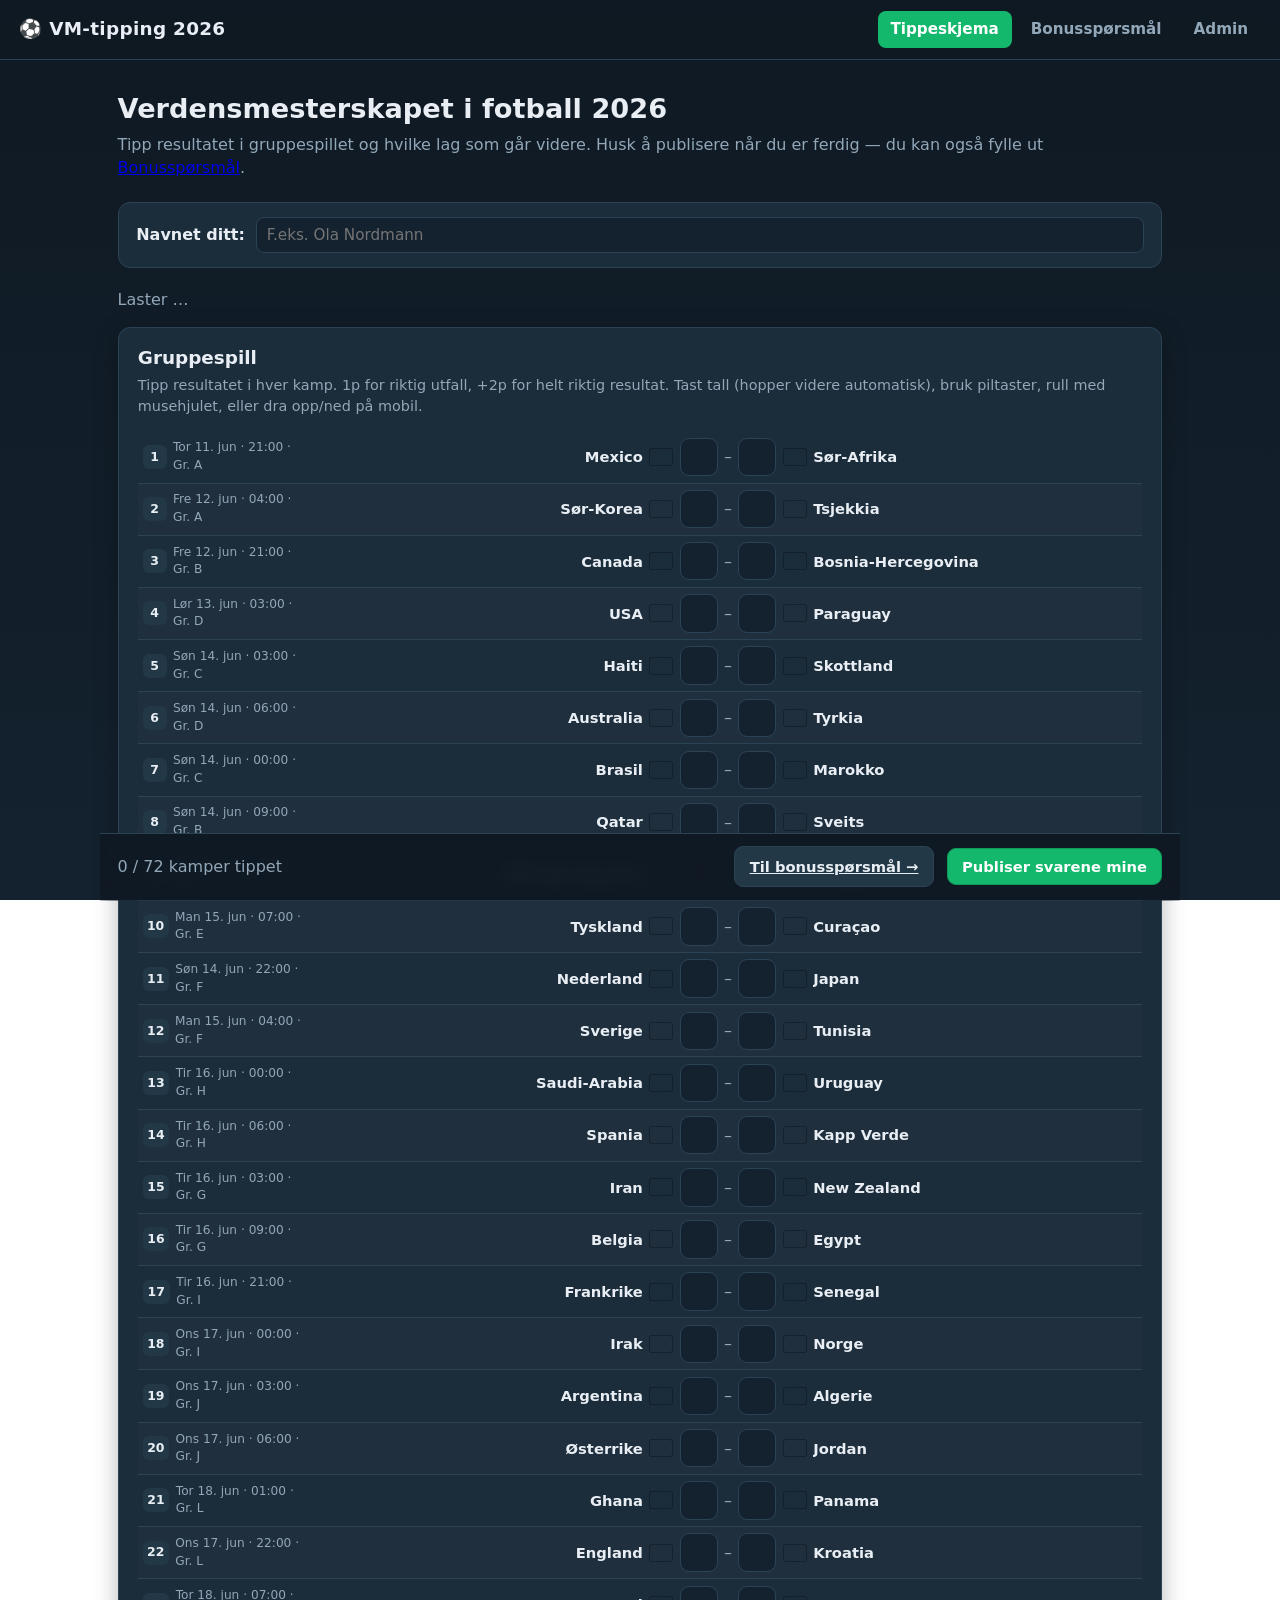
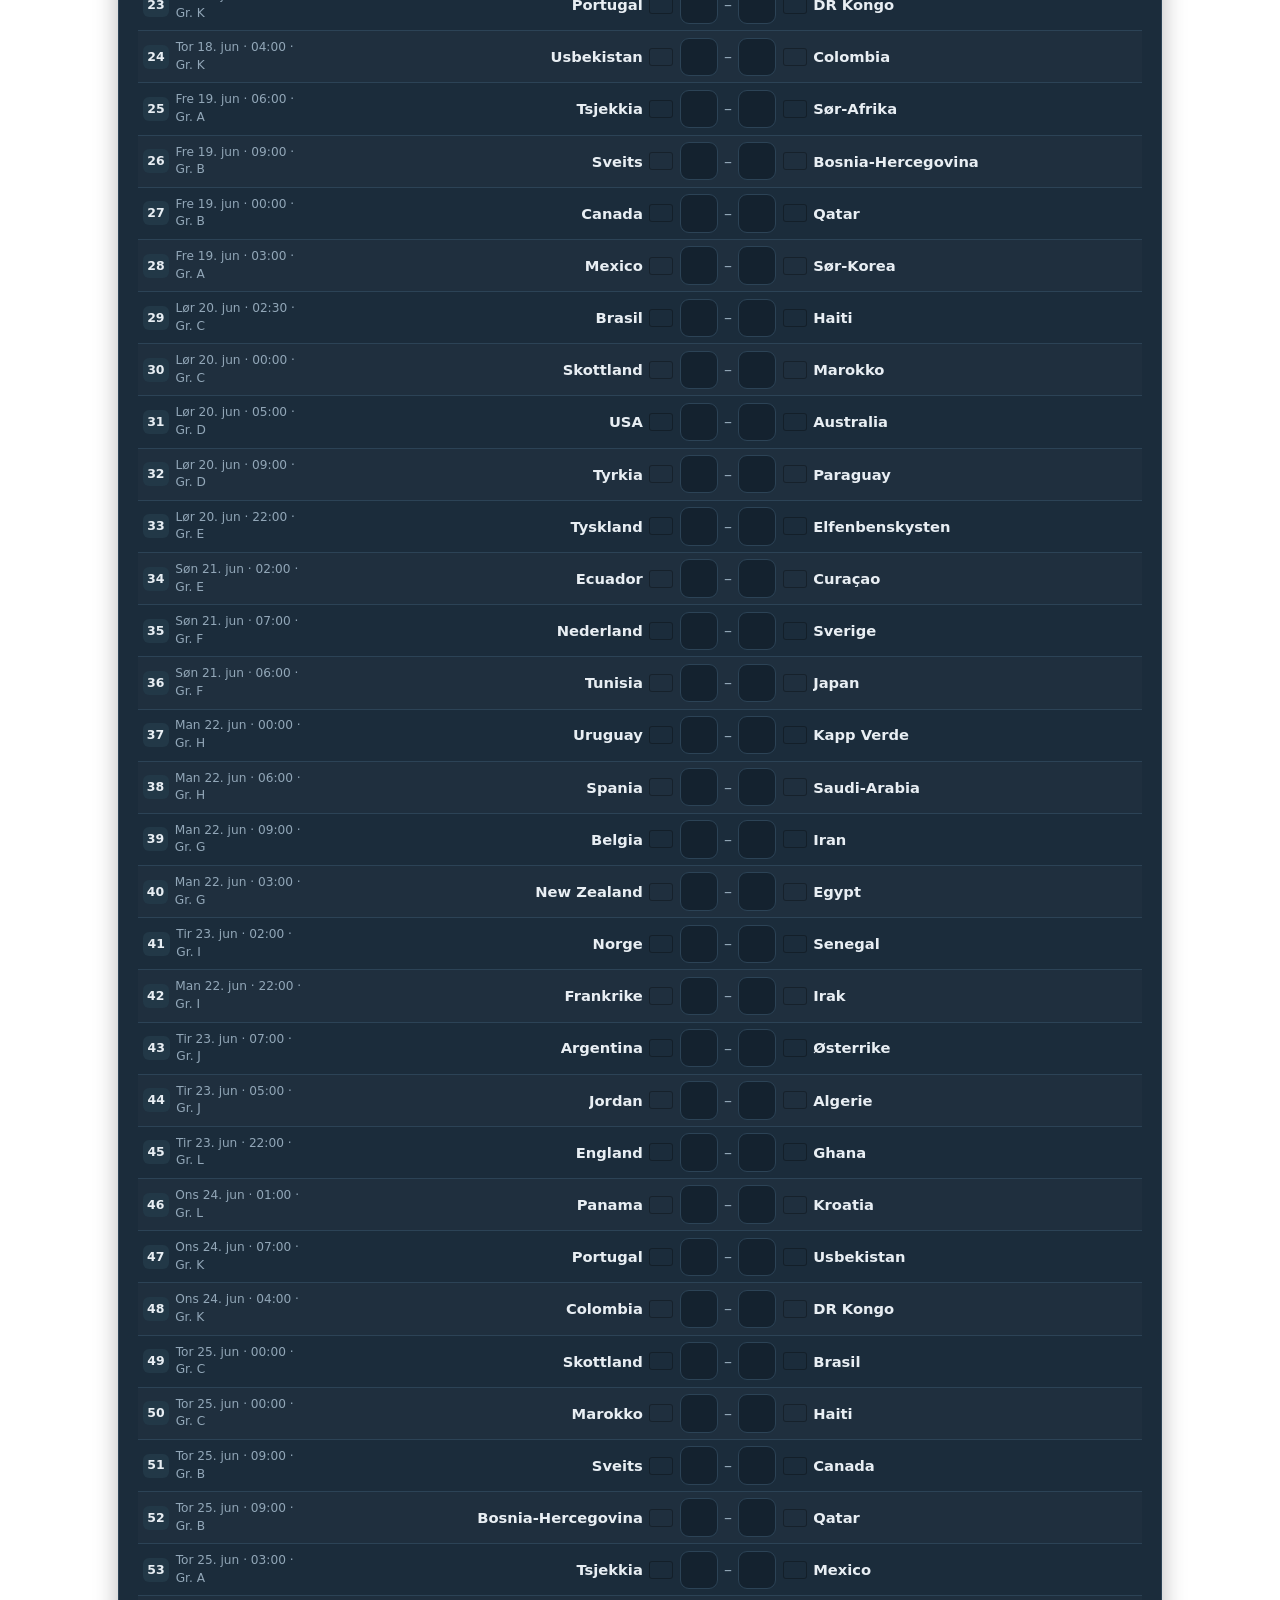
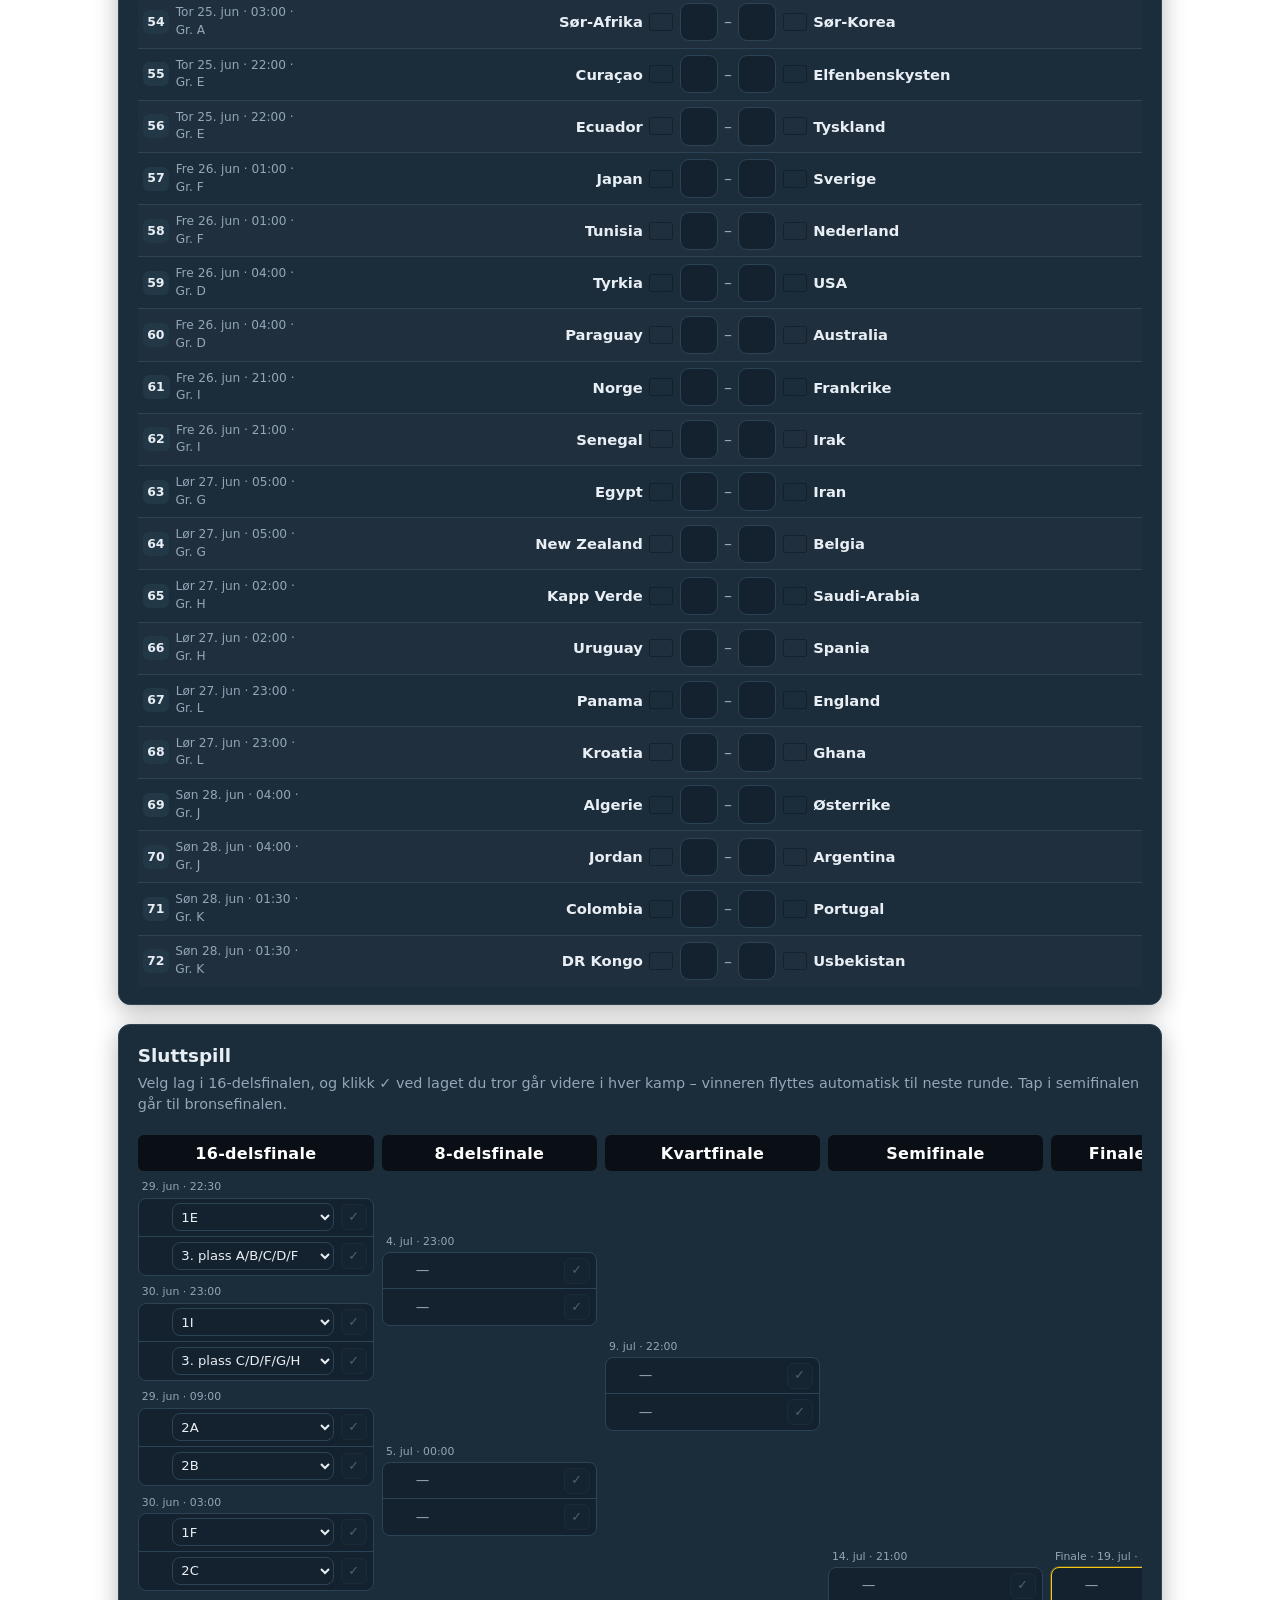
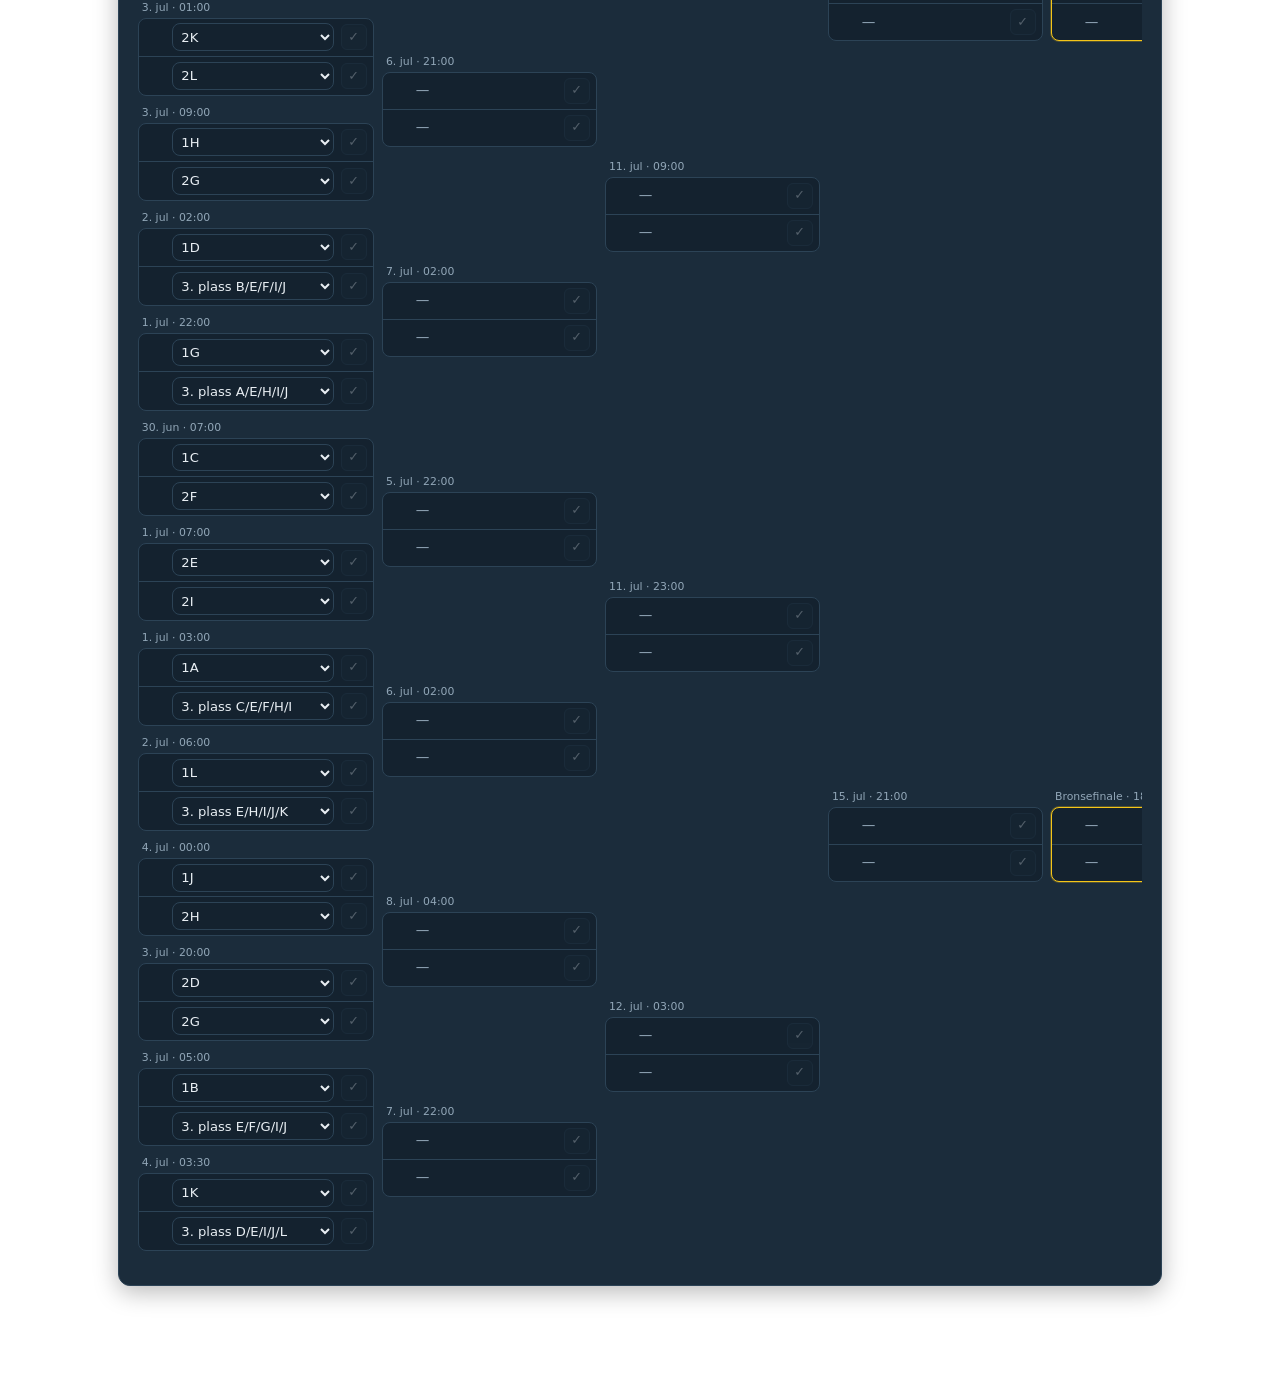
==== index.html @ f4e65199 "Page Upload" ====
<!DOCTYPE html>
<html lang="no">
<head>
  <meta charset="UTF-8">
  <meta name="viewport" content="width=device-width, initial-scale=1.0">
  <title>VM-tipping 2026 — Tippeskjema</title>
  <link rel="stylesheet" href="css/styles.css">
</head>
<body>
  <nav id="nav"></nav>
  <main class="wrap">
    <div class="page-head">
      <h1 id="page-title">Verdensmesterskapet i fotball 2026</h1>
      <p>Tipp resultatet i gruppespillet og hvilke lag som går videre. Husk å publisere når du er ferdig — du kan også fylle ut <a href="bonus.html">Bonusspørsmål</a>.</p>
    </div>

    <div class="namebar">
      <label for="player-name">Navnet ditt:</label>
      <input type="text" id="player-name" placeholder="F.eks. Ola Nordmann" autocomplete="name">
    </div>

    <div id="content"><p class="muted">Laster …</p></div>

    <div class="sticky-actions">
      <span id="progress" class="muted"></span>
      <span class="spacer"></span>
      <a class="btn" href="bonus.html">Til bonusspørsmål →</a>
      <button class="btn btn-primary" id="publish-btn">Publiser svarene mine</button>
    </div>
  </main>

  <script src="https://cdn.jsdelivr.net/npm/@supabase/supabase-js@2"></script>
  <script src="js/config.js"></script>
  <script src="js/supabase-config.js"></script>
  <script src="js/db.js"></script>
  <script src="js/app.js"></script>
  <script src="js/draft.js"></script>
  <script src="js/publish.js"></script>
  <script src="js/tippeskjema.js"></script>
</body>
</html>
---- css/styles.css ----
/* ============================================================================
   VM-tipping — styles
   ========================================================================== */
:root {
  --bg: #0f1923;
  --bg-2: #14222f;
  --panel: #1b2c3b;
  --panel-2: #223847;
  --line: #2c4356;
  --text: #e8eef3;
  --muted: #92a7b8;
  --accent: #14b86c;       /* pitch green */
  --accent-2: #0e9a58;
  --gold: #f5c518;
  --red: #e0443e;
  --blue: #2f7dd1;
  --radius: 12px;
  --shadow: 0 6px 24px rgba(0,0,0,.28);
}

* { box-sizing: border-box; }
html, body { margin: 0; padding: 0; }
body {
  background: linear-gradient(180deg, var(--bg), var(--bg-2)) fixed;
  color: var(--text);
  font-family: "Segoe UI", system-ui, -apple-system, Roboto, Arial, sans-serif;
  line-height: 1.45;
  min-height: 100vh;
}

/* ---------- nav ---------- */
#nav {
  position: sticky; top: 0; z-index: 50;
  display: flex; align-items: center; justify-content: space-between;
  gap: 1rem; padding: .7rem 1.2rem;
  background: rgba(15,25,35,.92); backdrop-filter: blur(8px);
  border-bottom: 1px solid var(--line);
}
#nav .brand { font-weight: 800; font-size: 1.15rem; color: var(--text); text-decoration: none; letter-spacing: .3px; }
.nav-links { display: flex; gap: .4rem; flex-wrap: wrap; }
.nav-links a {
  color: var(--muted); text-decoration: none; padding: .45rem .8rem;
  border-radius: 8px; font-weight: 600; font-size: .95rem;
}
.nav-links a:hover { color: var(--text); background: var(--panel); }
.nav-links a.active { color: #fff; background: var(--accent); }

/* ---------- layout ---------- */
.wrap { max-width: 1080px; margin: 0 auto; padding: 1.4rem 1.1rem 5rem; }
.page-head { margin: .4rem 0 1.4rem; }
.page-head h1 { margin: 0 0 .3rem; font-size: 1.7rem; }
.page-head p { margin: 0; color: var(--muted); }

.card {
  background: var(--panel); border: 1px solid var(--line);
  border-radius: var(--radius); box-shadow: var(--shadow);
  padding: 1.1rem 1.2rem; margin-bottom: 1.2rem;
}
.card > h2 { margin: 0 0 .2rem; font-size: 1.15rem; }
.card > .sub { color: var(--muted); margin: 0 0 .9rem; font-size: .9rem; }

.section-title {
  display: flex; align-items: baseline; gap: .6rem; flex-wrap: wrap;
  margin: 1.6rem 0 .7rem; padding-bottom: .4rem; border-bottom: 2px solid var(--line);
}
.section-title h2 { margin: 0; font-size: 1.25rem; }
.section-title .pts { color: var(--gold); font-weight: 700; font-size: .9rem; }

/* ---------- name bar ---------- */
.namebar {
  display: flex; gap: .7rem; align-items: center; flex-wrap: wrap;
  background: var(--panel); border: 1px solid var(--line);
  border-radius: var(--radius); padding: .9rem 1.1rem; margin-bottom: 1.2rem;
}
.namebar label { font-weight: 700; }
.namebar input { flex: 1; min-width: 200px; }

/* ---------- forms ---------- */
input[type=text], input[type=number], input[type=password], select, textarea {
  background: var(--bg-2); color: var(--text);
  border: 1px solid var(--line); border-radius: 8px;
  padding: .5rem .6rem; font-size: .95rem; font-family: inherit;
}
input:focus, select:focus, textarea:focus { outline: 2px solid var(--accent); border-color: var(--accent); }
.score-input { width: 3rem; text-align: center; font-weight: 700; font-size: 1rem; }

/* ---------- buttons ---------- */
button, .btn {
  cursor: pointer; border: 1px solid var(--line); background: var(--panel-2);
  color: var(--text); padding: .55rem .9rem; border-radius: 9px;
  font-weight: 700; font-size: .92rem; font-family: inherit;
}
button:hover, .btn:hover { background: #2a4356; }
.btn-primary { background: var(--accent); border-color: var(--accent-2); color: #fff; }
.btn-primary:hover { background: var(--accent-2); }
.btn-danger { background: var(--red); border-color: #b63a35; color: #fff; }
.btn-ghost { background: transparent; }
.btn-sm { padding: .3rem .55rem; font-size: .82rem; }
.btn-row { display: flex; gap: .6rem; flex-wrap: wrap; }

.sticky-actions {
  position: sticky; bottom: 0; z-index: 30;
  display: flex; gap: .8rem; align-items: center; flex-wrap: wrap;
  background: rgba(15,25,35,.95); backdrop-filter: blur(8px);
  border-top: 1px solid var(--line); padding: .8rem 1.1rem; margin: 1.5rem -1.1rem -5rem;
}
.sticky-actions .spacer { flex: 1; }

/* ---------- group matches ---------- */
.group-grid { display: grid; grid-template-columns: repeat(auto-fill, minmax(330px, 1fr)); gap: 1rem; }
.group-card { background: var(--panel); border: 1px solid var(--line); border-radius: var(--radius); overflow: hidden; }
.group-card h3 { margin: 0; padding: .55rem .8rem; background: var(--panel-2); font-size: 1rem; border-bottom: 1px solid var(--line); }

.match {
  display: grid; grid-template-columns: 1fr auto 1fr; align-items: center;
  gap: .4rem; padding: .5rem .7rem; border-bottom: 1px solid var(--line);
}
.match:last-child { border-bottom: none; }
.match .meta { grid-column: 1 / -1; font-size: .72rem; color: var(--muted); margin-bottom: .15rem; }
.match .team { display: flex; align-items: center; gap: .4rem; min-width: 0; }
.match .team.home { justify-content: flex-end; text-align: right; }
.match .team .nm { white-space: nowrap; overflow: hidden; text-overflow: ellipsis; font-size: .9rem; }
.match .vs { display: flex; align-items: center; gap: .25rem; }
.match .vs .dash { color: var(--muted); }
.flag { width: 22px; height: 16px; border-radius: 2px; object-fit: cover; box-shadow: 0 0 0 1px rgba(0,0,0,.3); flex: none; }
.flag-lg { width: 30px; height: 22px; }

/* ---------- chronological match list (tippeskjema) ---------- */
.match-list { display: flex; flex-direction: column; }
.ml-row {
  display: grid;
  grid-template-columns: 168px 1fr auto 1fr;
  grid-template-areas: "when home score away";
  align-items: center; gap: .5rem;
  padding: .4rem .3rem; border-bottom: 1px solid var(--line);
}
.ml-row:last-child { border-bottom: none; }
.ml-row:nth-child(even) { background: rgba(255,255,255,.015); }
.ml-when { grid-area: when; font-size: .76rem; color: var(--muted); display: flex; align-items: center; gap: .4rem; }
.ml-no {
  display: inline-flex; align-items: center; justify-content: center;
  min-width: 1.5rem; height: 1.5rem; padding: 0 .35rem; border-radius: 6px;
  background: var(--panel-2); color: var(--text); font-weight: 700; font-size: .78rem;
}
.ml-home { grid-area: home; display: flex; align-items: center; justify-content: flex-end; gap: .45rem; min-width: 0; }
.ml-away { grid-area: away; display: flex; align-items: center; justify-content: flex-start; gap: .45rem; min-width: 0; }
.ml-home .nm, .ml-away .nm { white-space: nowrap; overflow: hidden; text-overflow: ellipsis; font-size: .92rem; font-weight: 600; }
.ml-score { grid-area: score; display: flex; align-items: center; gap: .35rem; }
.ml-score .dash { color: var(--muted); }
.flag-wrap { display: inline-flex; flex: none; }

input.sc {
  width: 2.4rem; height: 2.4rem; text-align: center; font-weight: 800; font-size: 1.1rem;
  padding: 0; border-radius: 9px; background: var(--bg-2); border: 1px solid var(--line);
  -webkit-appearance: none; appearance: none; touch-action: none; caret-color: transparent;
}
input.sc:focus { outline: 2px solid var(--accent); border-color: var(--accent); background: #0c1620; }
input.sc:hover { border-color: var(--accent-2); }

@media (max-width: 600px) {
  .ml-row {
    grid-template-columns: 1fr auto 1fr;
    grid-template-areas: "when when when" "home score away";
    gap: .3rem .5rem; padding: .55rem .2rem;
  }
  .ml-home .nm, .ml-away .nm { font-size: .85rem; }
  input.sc { width: 2.7rem; height: 2.7rem; font-size: 1.25rem; }
}

/* ---------- knockout picker ---------- */
.ko-round { margin-bottom: 1.1rem; }
.ko-head { display: flex; align-items: center; gap: .6rem; flex-wrap: wrap; margin-bottom: .55rem; }
.ko-head h3 { margin: 0; font-size: 1.1rem; }
.ko-count { font-size: .85rem; color: var(--muted); }
.ko-count.full { color: var(--accent); font-weight: 700; }
.ko-count.over { color: var(--red); font-weight: 700; }
.team-chips { display: flex; flex-wrap: wrap; gap: .45rem; }
.chip {
  display: inline-flex; align-items: center; gap: .4rem;
  padding: .35rem .6rem; border-radius: 999px; cursor: pointer;
  background: var(--bg-2); border: 1px solid var(--line); color: var(--text);
  font-size: .85rem; user-select: none;
}
.chip:hover { border-color: var(--accent); }
.chip.sel { background: var(--accent); border-color: var(--accent-2); color: #fff; }
.chip.disabled { opacity: .35; cursor: not-allowed; }
.chip .flag { width: 18px; height: 13px; }

/* ---------- knockout bracket ---------- */
.bracket-card { overflow: hidden; }
.bracket {
  display: flex; gap: .5rem; overflow-x: auto; padding: .4rem 0 1rem;
  align-items: stretch; -webkit-overflow-scrolling: touch;
}
.round { display: flex; flex-direction: column; min-width: 215px; flex: 0 0 auto; }
.round-title {
  text-align: center; font-weight: 800; letter-spacing: .3px;
  background: #0a0f15; color: #fff; border-radius: 6px; padding: .4rem .3rem; margin-bottom: .5rem;
}
.matches { flex: 1; display: flex; flex-direction: column; justify-content: space-around; gap: .55rem; }
.bmatch { display: flex; flex-direction: column; }
.bmeta { font-size: .68rem; color: var(--muted); margin-bottom: .15rem; padding-left: .25rem; }
.bbox { border: 1px solid var(--line); border-radius: 8px; background: var(--bg-2); overflow: hidden; }
.bbox.final { border-color: var(--gold); box-shadow: 0 0 0 1px rgba(245,197,24,.25); }
.bslot {
  display: flex; align-items: center; gap: .4rem; padding: .3rem .4rem;
  border-bottom: 1px solid var(--line); min-height: 36px;
}
.bslot:last-child { border-bottom: none; }
.bslot.win { background: rgba(20,184,108,.16); }
.bslot .flag-wrap { width: 20px; justify-content: center; }
.bteam { flex: 1; font-size: .85rem; font-weight: 600; white-space: nowrap; overflow: hidden; text-overflow: ellipsis; }
.bteam.empty { color: var(--muted); font-weight: 400; }
.bteam-sel { flex: 1; min-width: 0; font-size: .82rem; padding: .28rem .3rem; }
.winchk { flex: none; width: 26px; height: 26px; padding: 0; border-radius: 6px; font-size: .8rem; line-height: 1; background: var(--panel); }
.winchk.on { background: var(--accent); border-color: var(--accent-2); color: #fff; }
.winchk:disabled { opacity: .3; cursor: default; }

/* ---------- bonus questions ---------- */
.q { padding: .7rem .2rem; border-bottom: 1px solid var(--line); }
.q:last-child { border-bottom: none; }
.q .qtext { font-weight: 600; margin-bottom: .45rem; }
.q .qtext .qpts { color: var(--gold); font-weight: 700; font-size: .8rem; margin-left: .4rem; }
.duel { display: flex; gap: .6rem; flex-wrap: wrap; }
.duel .opt {
  flex: 1; min-width: 130px; text-align: center; padding: .55rem .7rem;
  border-radius: 9px; border: 1px solid var(--line); background: var(--bg-2); cursor: pointer; font-weight: 600;
}
.duel .opt:hover { border-color: var(--accent); }
.duel .opt.sel { background: var(--accent); border-color: var(--accent-2); color: #fff; }
.yesno { display: flex; gap: .6rem; }
.yesno .opt { min-width: 70px; }

/* ---------- tables (admin) ---------- */
table.tbl { width: 100%; border-collapse: collapse; }
table.tbl th, table.tbl td { padding: .55rem .6rem; border-bottom: 1px solid var(--line); text-align: left; }
table.tbl th { color: var(--muted); font-size: .82rem; text-transform: uppercase; letter-spacing: .04px; }
table.tbl tr:hover td { background: var(--panel-2); }
.rank { font-weight: 800; color: var(--gold); }

/* ---------- admin scoring toggles ---------- */
.mark { display: inline-flex; gap: .3rem; }
.mark button { padding: .25rem .5rem; font-size: .8rem; }
.mark .ok.on { background: var(--accent); border-color: var(--accent-2); color: #fff; }
.mark .no.on { background: var(--red); border-color: #b63a35; color: #fff; }
.score-row { display: grid; grid-template-columns: 1fr auto auto; gap: .6rem; align-items: center; padding: .45rem 0; border-bottom: 1px solid var(--line); }
.score-row .pick { color: var(--muted); font-size: .9rem; }
.score-row .pick b { color: var(--text); }

/* ---------- misc ---------- */
.pill { display: inline-block; padding: .15rem .55rem; border-radius: 999px; font-size: .75rem; font-weight: 700; }
.pill.green { background: rgba(20,184,108,.18); color: var(--accent); }
.pill.gray { background: rgba(146,167,184,.18); color: var(--muted); }
.hidden { display: none !important; }
.muted { color: var(--muted); }
.center { text-align: center; }
.banner { padding: .7rem 1rem; border-radius: 9px; margin-bottom: 1rem; font-weight: 600; }
.banner.warn { background: rgba(245,197,24,.14); color: var(--gold); border: 1px solid rgba(245,197,24,.4); }
.banner.info { background: rgba(47,125,209,.14); color: #8ec0f3; border: 1px solid rgba(47,125,209,.4); }

/* ---------- modal ---------- */
.modal-backdrop {
  position: fixed; inset: 0; background: rgba(0,0,0,.6); z-index: 100;
  display: flex; align-items: flex-start; justify-content: center; padding: 3vh 1rem; overflow: auto;
}
.modal { background: var(--panel); border: 1px solid var(--line); border-radius: var(--radius); max-width: 780px; width: 100%; box-shadow: var(--shadow); }
.modal-head { display: flex; align-items: center; justify-content: space-between; padding: .9rem 1.1rem; border-bottom: 1px solid var(--line); }
.modal-head h3 { margin: 0; }
.modal-body { padding: 1.1rem; }
.modal-foot { padding: .9rem 1.1rem; border-top: 1px solid var(--line); display: flex; gap: .6rem; justify-content: flex-end; }

/* ---------- toast ---------- */
#toast-host { position: fixed; bottom: 1rem; right: 1rem; z-index: 200; display: flex; flex-direction: column; gap: .5rem; }
.toast { background: var(--panel-2); border: 1px solid var(--line); color: var(--text); padding: .7rem 1rem; border-radius: 9px; box-shadow: var(--shadow); opacity: 0; transform: translateY(10px); transition: .25s; }
.toast.show { opacity: 1; transform: none; }
.toast.success { border-color: var(--accent); }
.toast.error { border-color: var(--red); }

/* ---------- admin config editor rows ---------- */
.cfg-q { display: grid; grid-template-columns: auto 1fr auto auto auto; gap: .5rem; align-items: center; padding: .45rem; border: 1px solid var(--line); border-radius: 9px; margin-bottom: .45rem; background: var(--bg-2); }
.cfg-q .handle { cursor: grab; color: var(--muted); font-size: 1.1rem; padding: 0 .2rem; }
.cfg-q input[type=text] { width: 100%; }
.cfg-q .pts-in { width: 4rem; }
.cfg-q.dragging { opacity: .4; }
.cfg-q.dragover { outline: 2px dashed var(--accent); }

@media (max-width: 560px) {
  .match { grid-template-columns: 1fr auto 1fr; }
  .sticky-actions { margin-left: -1.1rem; margin-right: -1.1rem; }
}
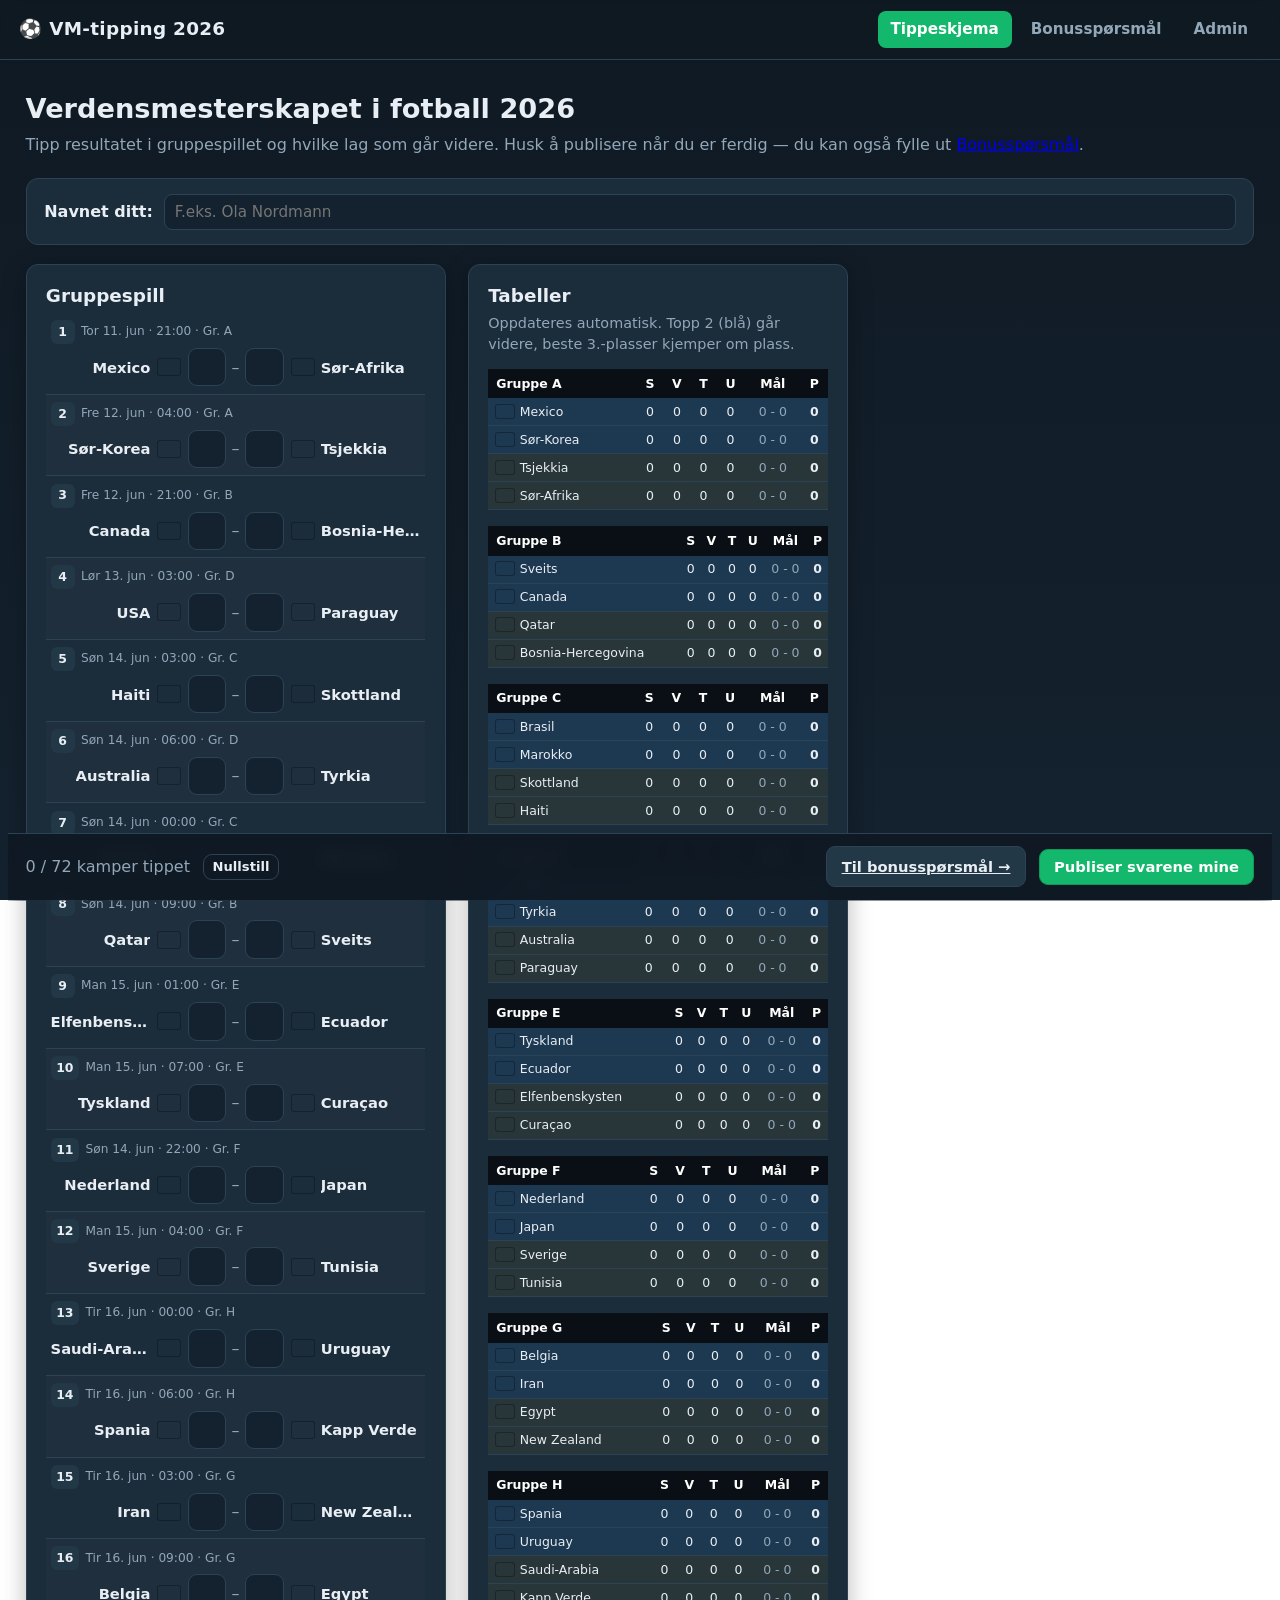
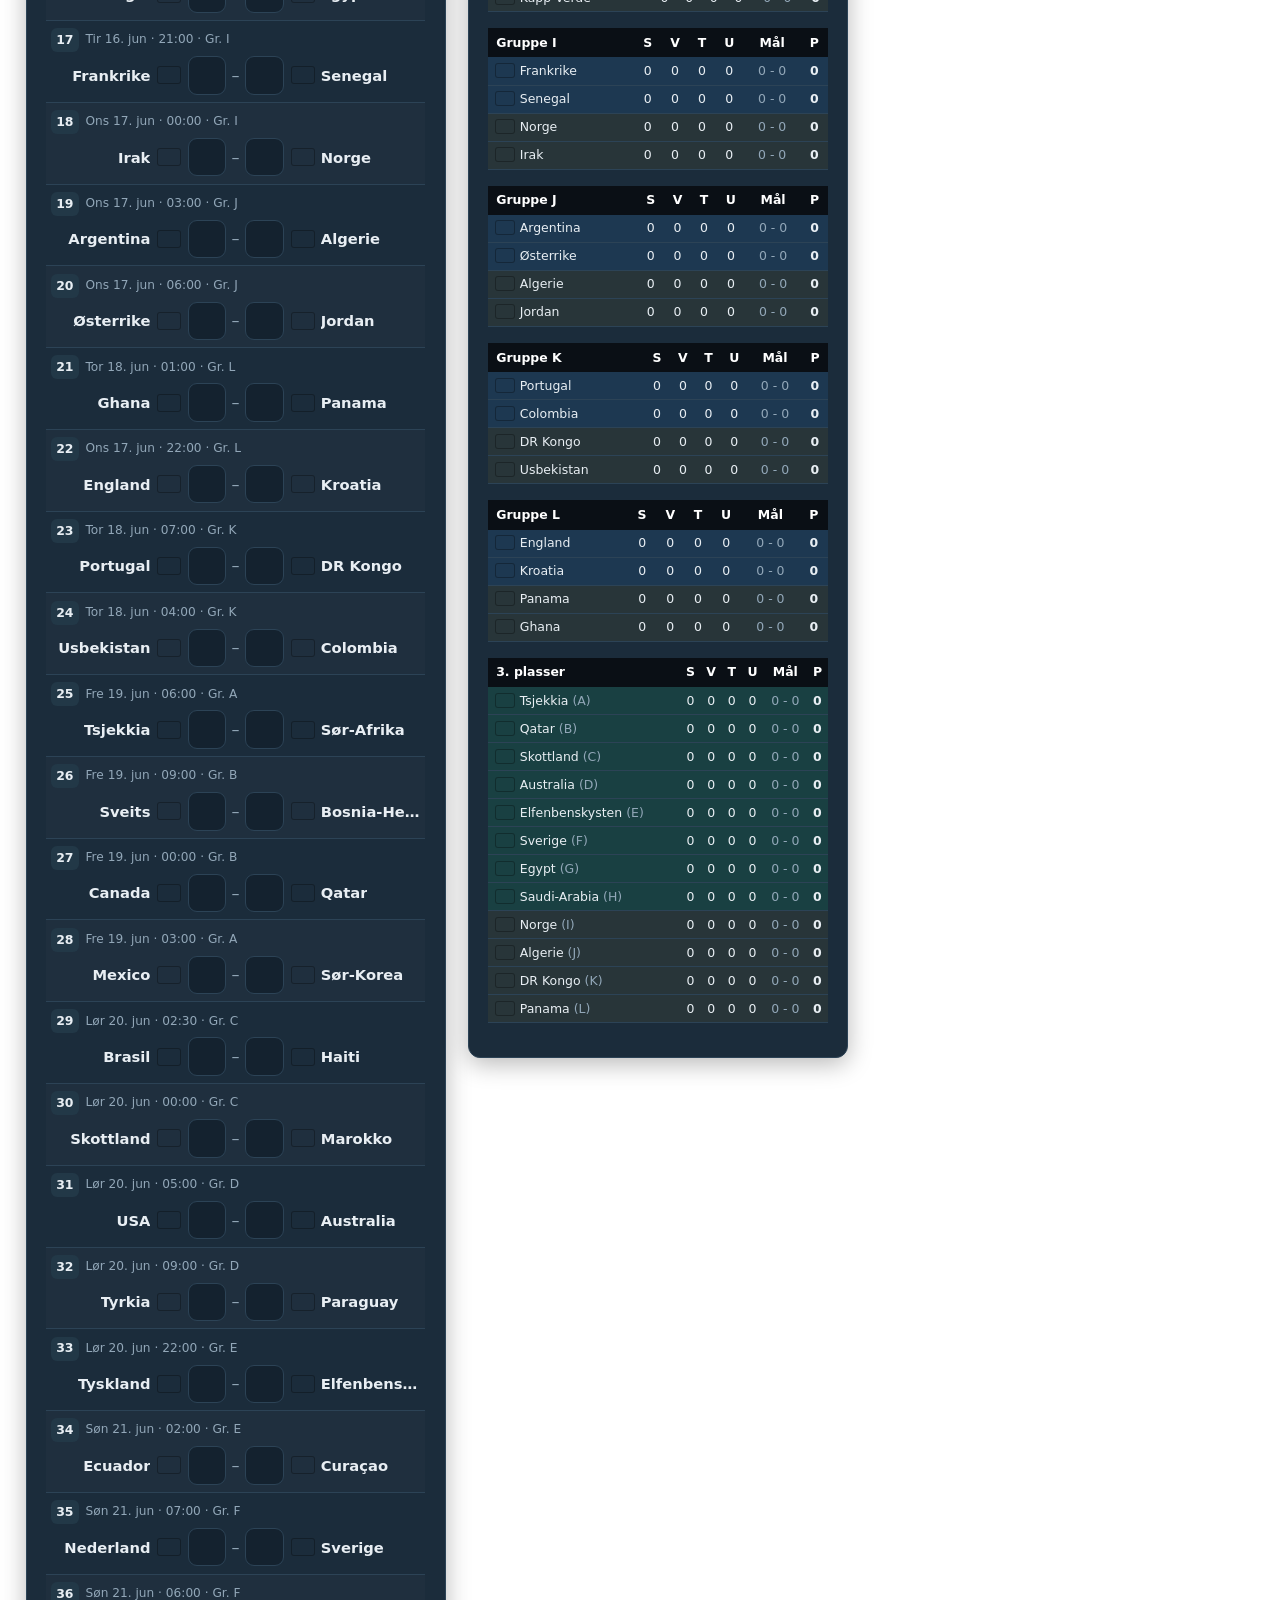
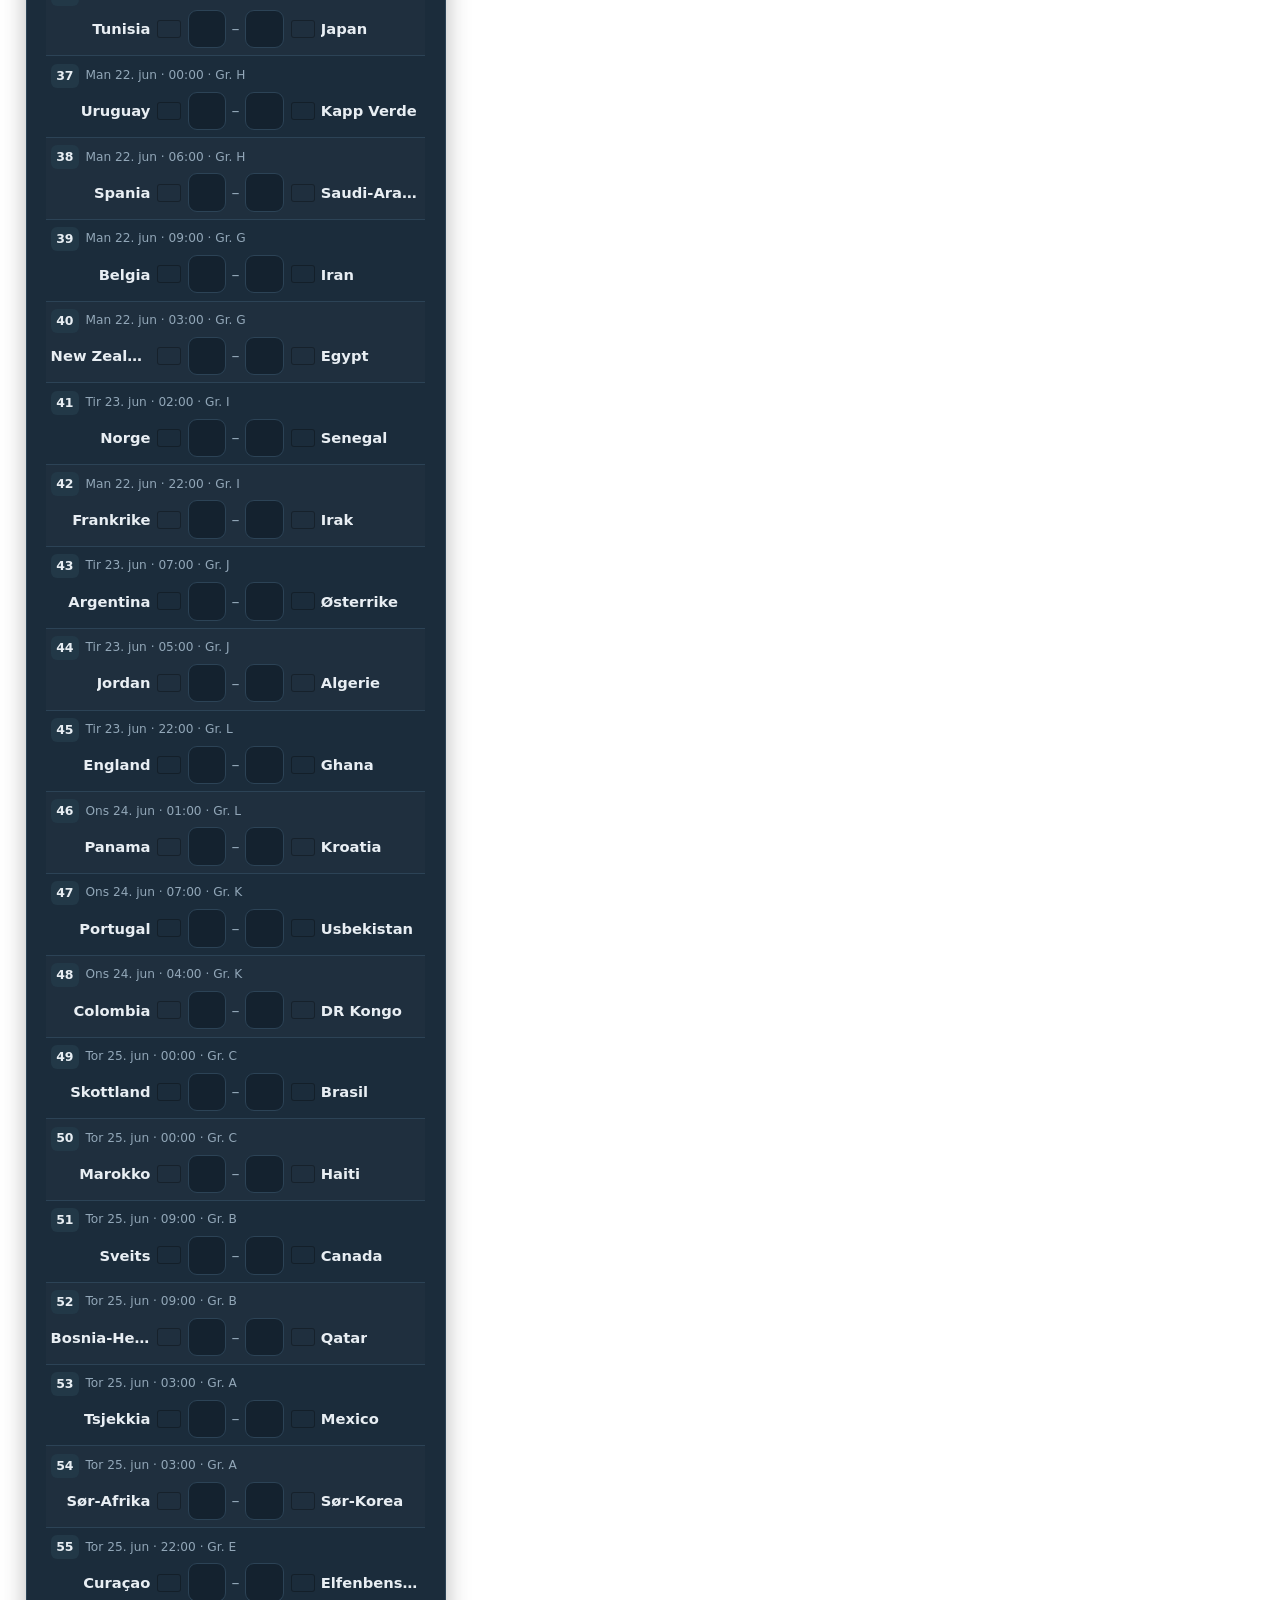
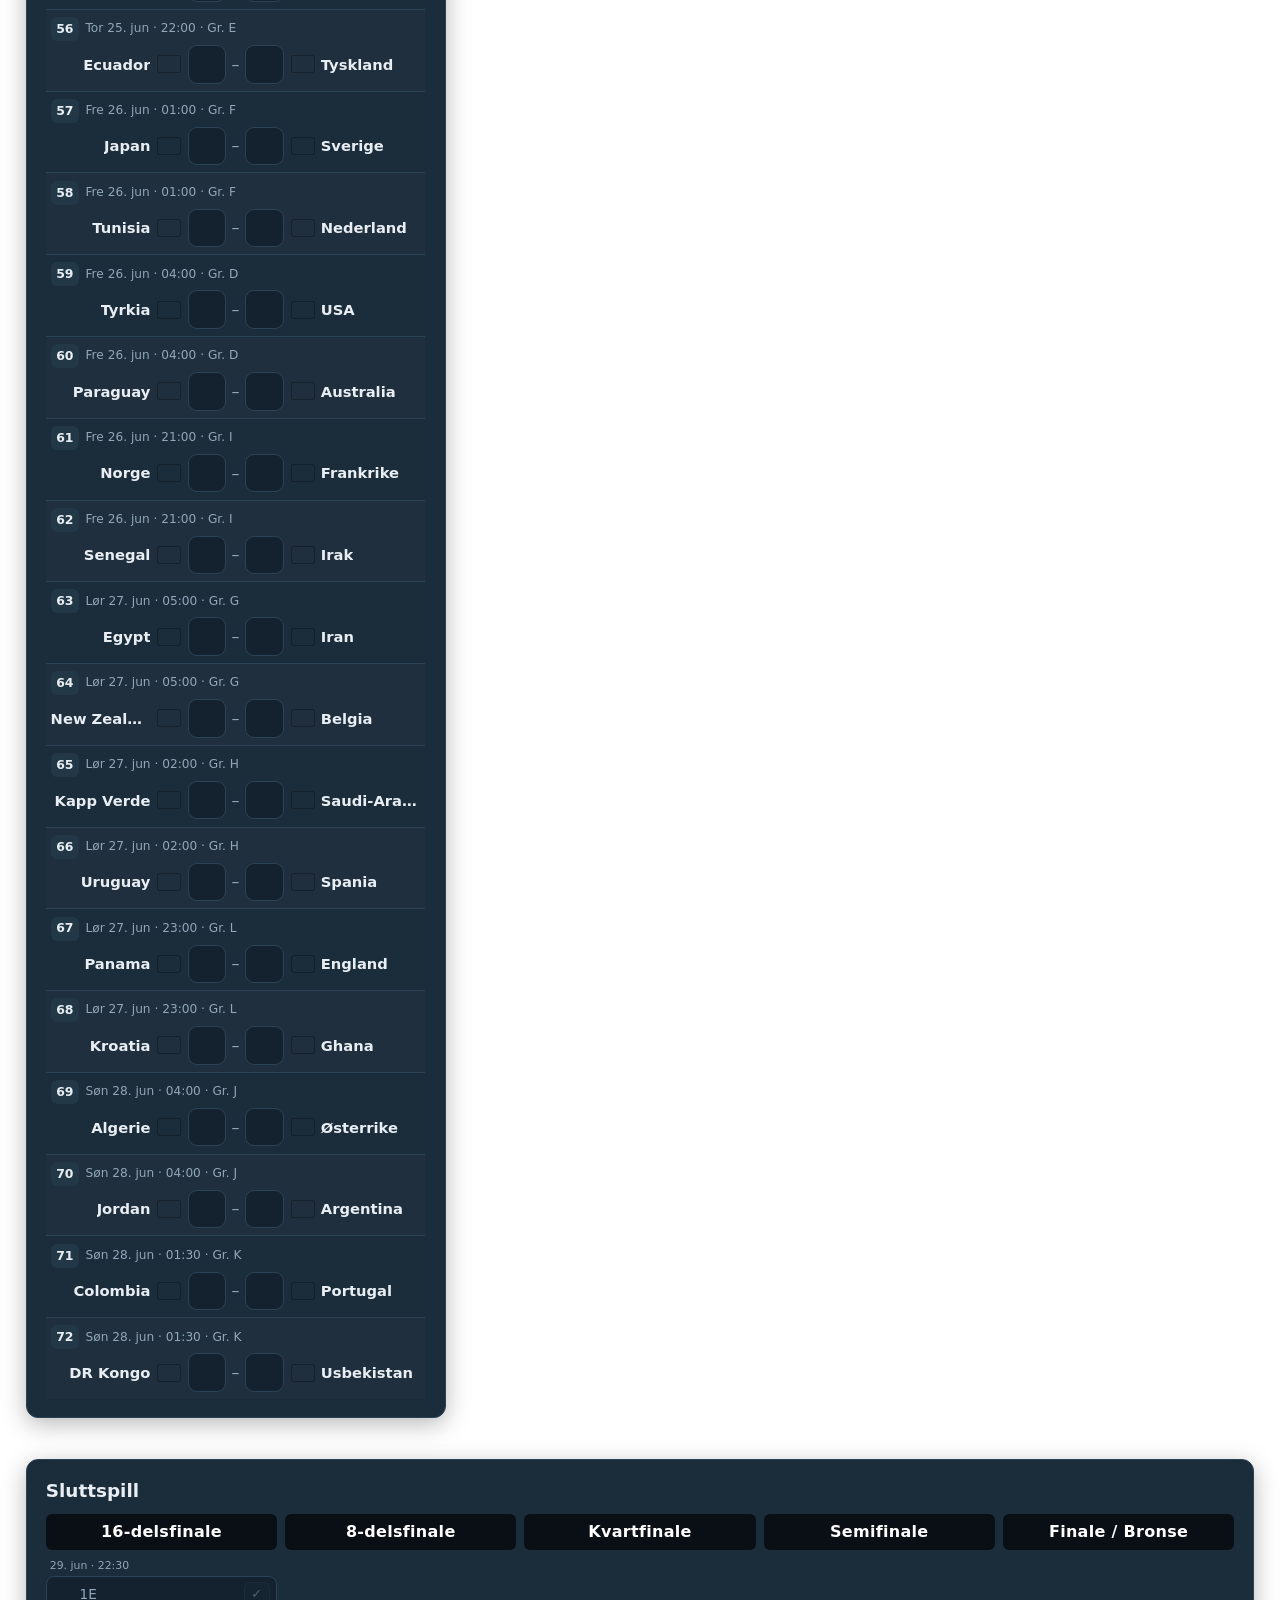
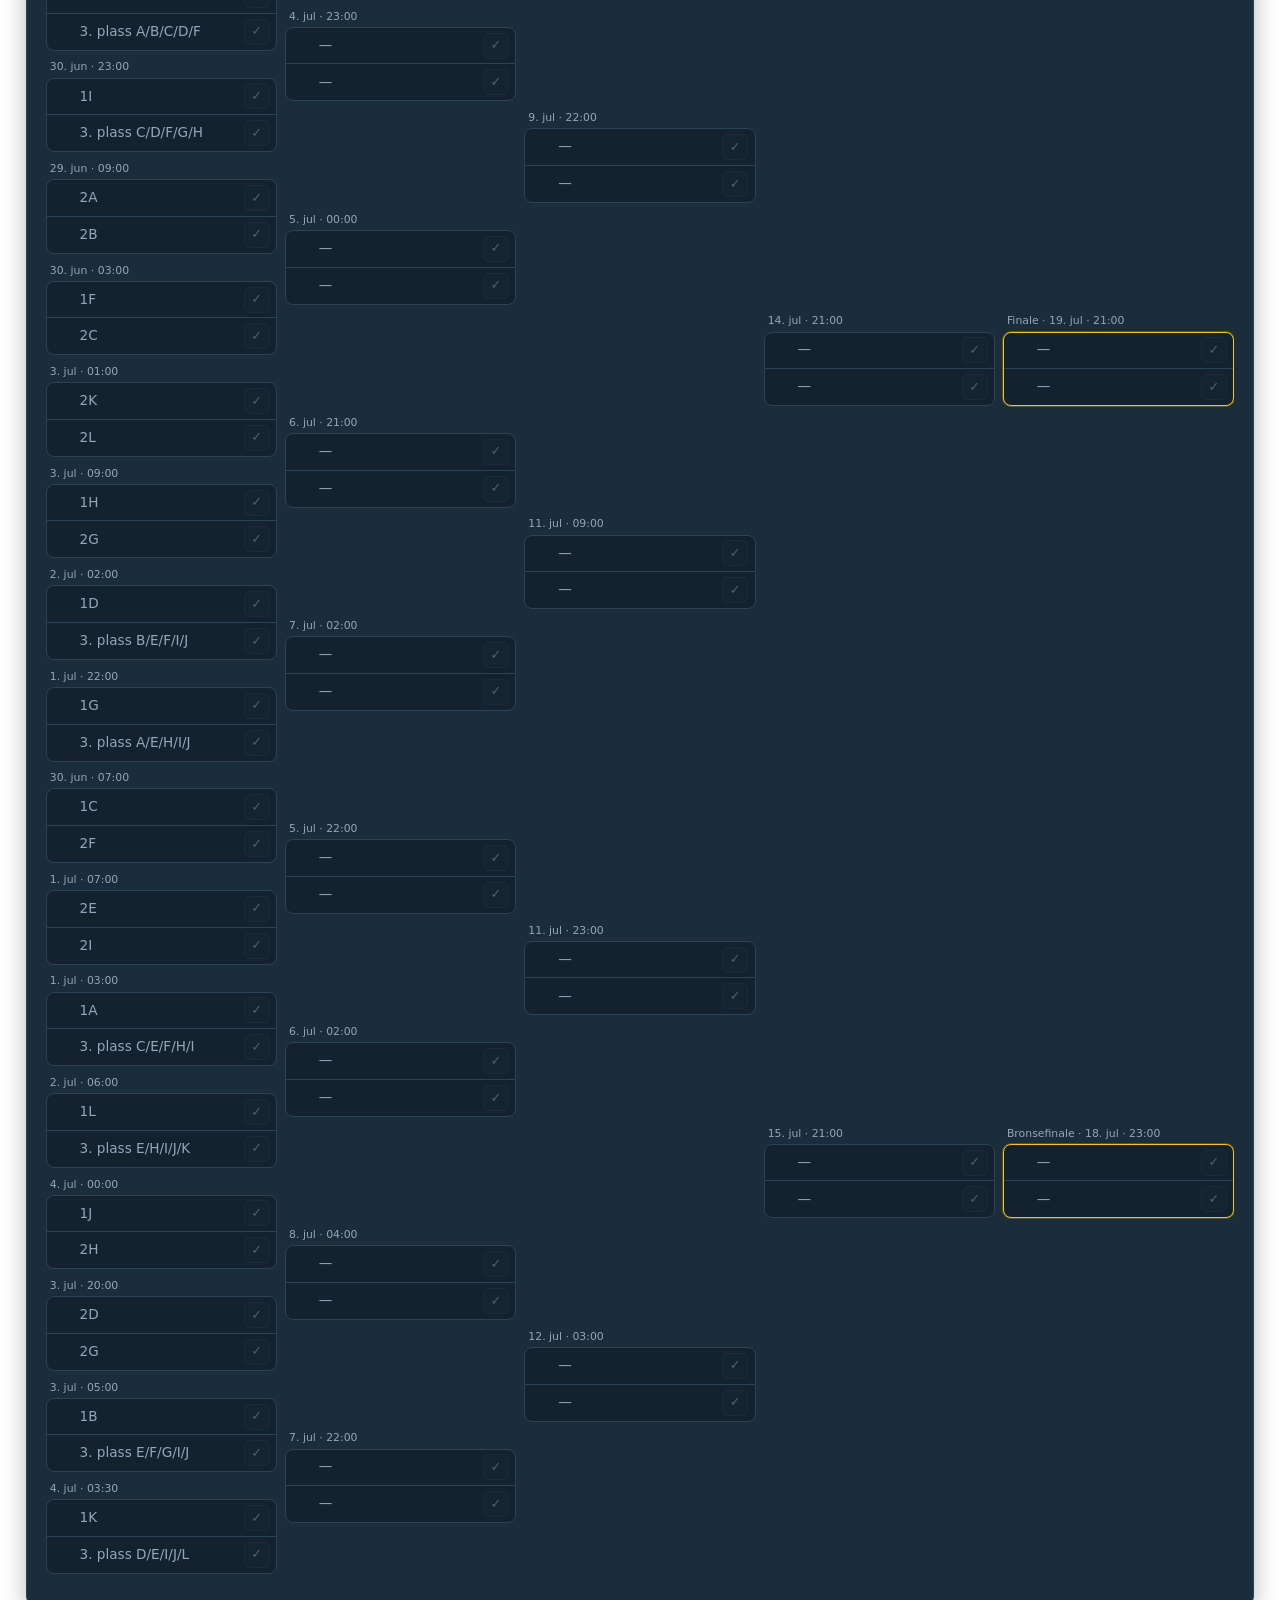
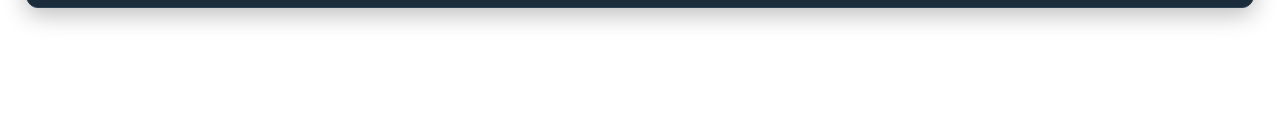
==== commit 9e665c30: "Updated" ====
--- a/index.html
+++ b/index.html
@@ -8,7 +8,7 @@
 </head>
 <body>
   <nav id="nav"></nav>
-  <main class="wrap">
+  <main class="wrap wrap-wide">
     <div class="page-head">
       <h1 id="page-title">Verdensmesterskapet i fotball 2026</h1>
       <p>Tipp resultatet i gruppespillet og hvilke lag som går videre. Husk å publisere når du er ferdig — du kan også fylle ut <a href="bonus.html">Bonusspørsmål</a>.</p>
@@ -23,6 +23,7 @@
 
     <div class="sticky-actions">
       <span id="progress" class="muted"></span>
+      <button class="btn btn-ghost btn-sm" id="reset-btn">Nullstill</button>
       <span class="spacer"></span>
       <a class="btn" href="bonus.html">Til bonusspørsmål →</a>
       <button class="btn btn-primary" id="publish-btn">Publiser svarene mine</button>
@@ -30,12 +31,15 @@
   </main>
 
   <script src="https://cdn.jsdelivr.net/npm/@supabase/supabase-js@2"></script>
+  <script src="js/players.js"></script>
   <script src="js/config.js"></script>
   <script src="js/supabase-config.js"></script>
   <script src="js/db.js"></script>
   <script src="js/app.js"></script>
+  <script src="js/autocomplete.js"></script>
   <script src="js/draft.js"></script>
   <script src="js/publish.js"></script>
+  <script src="js/schema-form.js"></script>
   <script src="js/tippeskjema.js"></script>
 </body>
 </html>
--- a/css/styles.css
+++ b/css/styles.css
@@ -47,6 +47,22 @@
 
 /* ---------- layout ---------- */
 .wrap { max-width: 1080px; margin: 0 auto; padding: 1.4rem 1.1rem 5rem; }
+/* full-bleed page for the tippeskjema so the bracket can spread out */
+.wrap-wide { max-width: none; padding-left: 1.6rem; padding-right: 1.6rem; }
+
+/* three columns: group list | standings | bracket canvas */
+.layout { display: flex; flex-wrap: wrap; gap: 1.4rem; align-items: flex-start; }
+.col-left { flex: 0 0 420px; max-width: 420px; min-width: 0; }
+.col-mid { flex: 0 0 380px; max-width: 380px; min-width: 0; }
+.col-right { flex: 1 1 600px; min-width: 0; }
+/* medium screens: bracket drops to its own full-width row below the two lists */
+@media (max-width: 1400px) {
+  .col-right { flex: 1 1 100%; order: 3; }
+}
+@media (max-width: 900px) {
+  .layout { flex-direction: column; }
+  .col-left, .col-mid { flex: auto; max-width: none; width: 100%; }
+}
 .page-head { margin: .4rem 0 1.4rem; }
 .page-head h1 { margin: 0 0 .3rem; font-size: 1.7rem; }
 .page-head p { margin: 0; color: var(--muted); }
@@ -129,10 +145,10 @@
 .match-list { display: flex; flex-direction: column; }
 .ml-row {
   display: grid;
-  grid-template-columns: 168px 1fr auto 1fr;
-  grid-template-areas: "when home score away";
-  align-items: center; gap: .5rem;
-  padding: .4rem .3rem; border-bottom: 1px solid var(--line);
+  grid-template-columns: 1fr auto 1fr;
+  grid-template-areas: "when when when" "home score away";
+  align-items: center; gap: .25rem .5rem;
+  padding: .45rem .3rem; border-bottom: 1px solid var(--line);
 }
 .ml-row:last-child { border-bottom: none; }
 .ml-row:nth-child(even) { background: rgba(255,255,255,.015); }
@@ -158,11 +174,6 @@
 input.sc:hover { border-color: var(--accent-2); }
 
 @media (max-width: 600px) {
-  .ml-row {
-    grid-template-columns: 1fr auto 1fr;
-    grid-template-areas: "when when when" "home score away";
-    gap: .3rem .5rem; padding: .55rem .2rem;
-  }
   .ml-home .nm, .ml-away .nm { font-size: .85rem; }
   input.sc { width: 2.7rem; height: 2.7rem; font-size: 1.25rem; }
 }
@@ -186,13 +197,31 @@
 .chip.disabled { opacity: .35; cursor: not-allowed; }
 .chip .flag { width: 18px; height: 13px; }
 
+/* ---------- group standings tables (middle column) ---------- */
+.stbl { width: 100%; border-collapse: collapse; margin-bottom: 1rem; font-size: .78rem; }
+.stbl thead th { background: #0a0f15; color: #fff; padding: .35rem .25rem; text-align: center; font-weight: 700; }
+.stbl thead th.gname { text-align: left; padding-left: .5rem; }
+.stbl td { padding: .28rem .25rem; text-align: center; border-bottom: 1px solid var(--line); }
+.stbl td.tname { text-align: left; padding-left: .5rem; }
+.stbl td.tname .flag { width: 18px; height: 13px; vertical-align: -2px; margin-right: .35rem; }
+.stbl td.goals { white-space: nowrap; color: var(--muted); }
+.stbl td.pts { font-weight: 800; }
+.stbl tr.adv td { background: rgba(47,125,209,.14); }   /* qualify */
+.stbl tr.out td { background: rgba(245,197,24,.06); }   /* eliminated */
+.stbl.third-tbl tr.adv td { background: rgba(20,184,108,.14); }
+
 /* ---------- knockout bracket ---------- */
 .bracket-card { overflow: hidden; }
 .bracket {
   display: flex; gap: .5rem; overflow-x: auto; padding: .4rem 0 1rem;
-  align-items: stretch; -webkit-overflow-scrolling: touch;
-}
-.round { display: flex; flex-direction: column; min-width: 215px; flex: 0 0 auto; }
+  align-items: stretch; -webkit-overflow-scrolling: touch; cursor: grab;
+  min-height: 70vh;
+}
+.bracket.dragging { cursor: grabbing; user-select: none; }
+.bracket.dragging .bslot { pointer-events: none; }
+/* rounds grow to fill the wide right column on big screens, but keep a
+   minimum so they pan/scroll on small screens */
+.round { display: flex; flex-direction: column; flex: 1 1 220px; min-width: 215px; max-width: 360px; }
 .round-title {
   text-align: center; font-weight: 800; letter-spacing: .3px;
   background: #0a0f15; color: #fff; border-radius: 6px; padding: .4rem .3rem; margin-bottom: .5rem;
@@ -221,15 +250,29 @@
 .q:last-child { border-bottom: none; }
 .q .qtext { font-weight: 600; margin-bottom: .45rem; }
 .q .qtext .qpts { color: var(--gold); font-weight: 700; font-size: .8rem; margin-left: .4rem; }
-.duel { display: flex; gap: .6rem; flex-wrap: wrap; }
-.duel .opt {
-  flex: 1; min-width: 130px; text-align: center; padding: .55rem .7rem;
+.duel, .yesno { display: flex; gap: .6rem; flex-wrap: wrap; }
+.opt {
+  text-align: center; padding: .55rem .7rem;
   border-radius: 9px; border: 1px solid var(--line); background: var(--bg-2); cursor: pointer; font-weight: 600;
 }
-.duel .opt:hover { border-color: var(--accent); }
-.duel .opt.sel { background: var(--accent); border-color: var(--accent-2); color: #fff; }
-.yesno { display: flex; gap: .6rem; }
+.opt:hover { border-color: var(--accent); }
+.opt.sel { background: var(--accent); border-color: var(--accent-2); color: #fff; }
+.duel .opt { flex: 1; min-width: 130px; }
 .yesno .opt { min-width: 70px; }
+
+/* ---------- searchable autocomplete (player / country) ---------- */
+.ac-wrap { position: relative; }
+.ac-input { width: 100%; }
+.ac-menu {
+  position: absolute; left: 0; right: 0; top: calc(100% + 4px); z-index: 60;
+  background: var(--panel-2); border: 1px solid var(--line); border-radius: 9px;
+  box-shadow: var(--shadow); max-height: 240px; overflow-y: auto;
+}
+.ac-item { display: flex; align-items: baseline; justify-content: space-between; gap: .6rem; padding: .45rem .65rem; cursor: pointer; }
+.ac-item:hover, .ac-item.hi { background: var(--accent); color: #fff; }
+.ac-item .ac-name { font-weight: 600; }
+.ac-item .ac-sub { font-size: .78rem; color: var(--muted); white-space: nowrap; }
+.ac-item.hi .ac-sub, .ac-item:hover .ac-sub { color: rgba(255,255,255,.8); }
 
 /* ---------- tables (admin) ---------- */
 table.tbl { width: 100%; border-collapse: collapse; }
@@ -244,8 +287,10 @@
 .mark .ok.on { background: var(--accent); border-color: var(--accent-2); color: #fff; }
 .mark .no.on { background: var(--red); border-color: #b63a35; color: #fff; }
 .score-row { display: grid; grid-template-columns: 1fr auto auto; gap: .6rem; align-items: center; padding: .45rem 0; border-bottom: 1px solid var(--line); }
-.score-row .pick { color: var(--muted); font-size: .9rem; }
-.score-row .pick b { color: var(--text); }
+.score-row .pick { font-size: .9rem; }
+.score-row .pick .q { color: var(--muted); }
+.score-row .pick .a { color: #fff; font-weight: 800; margin-left: .45rem; background: rgba(20,184,108,.2); padding: .05rem .45rem; border-radius: 6px; }
+.score-row .pick .keyinfo { color: var(--muted); font-size: .78rem; margin-left: .55rem; }
 
 /* ---------- misc ---------- */
 .pill { display: inline-block; padding: .15rem .55rem; border-radius: 999px; font-size: .75rem; font-weight: 700; }
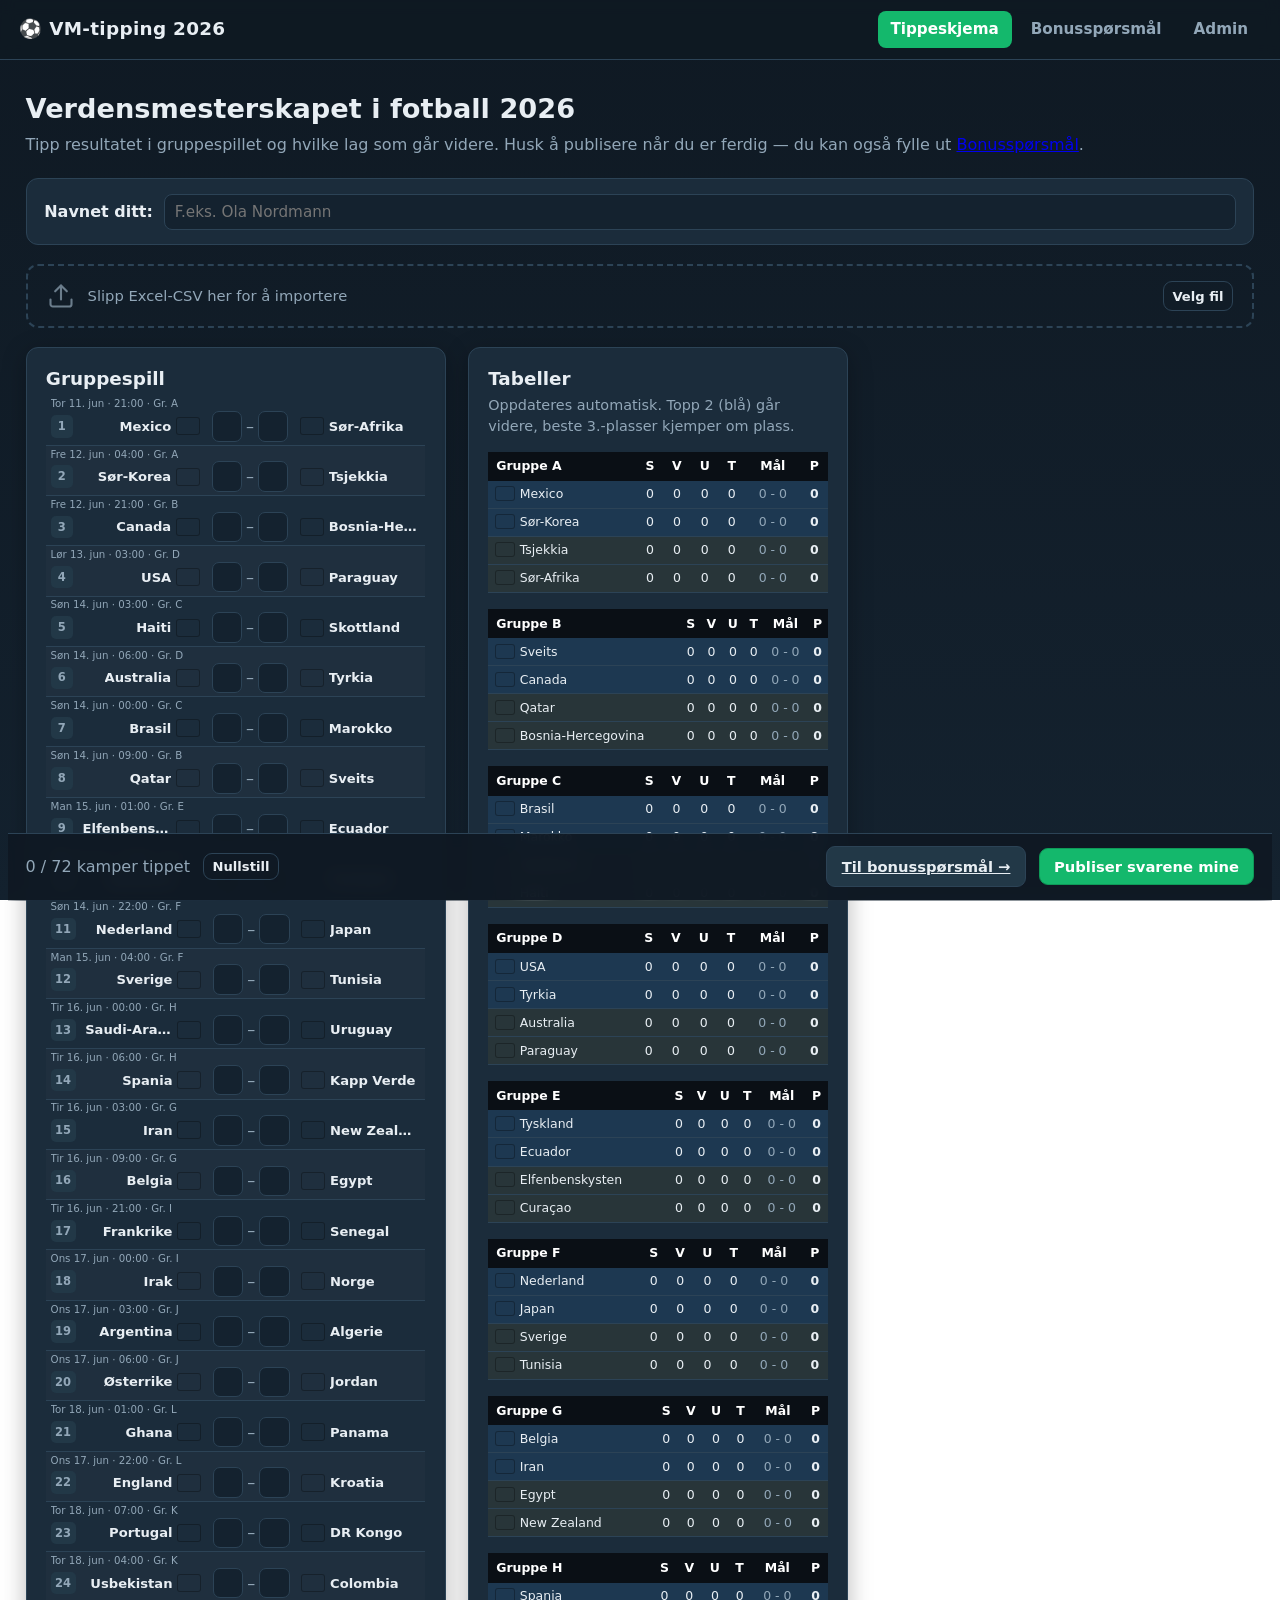
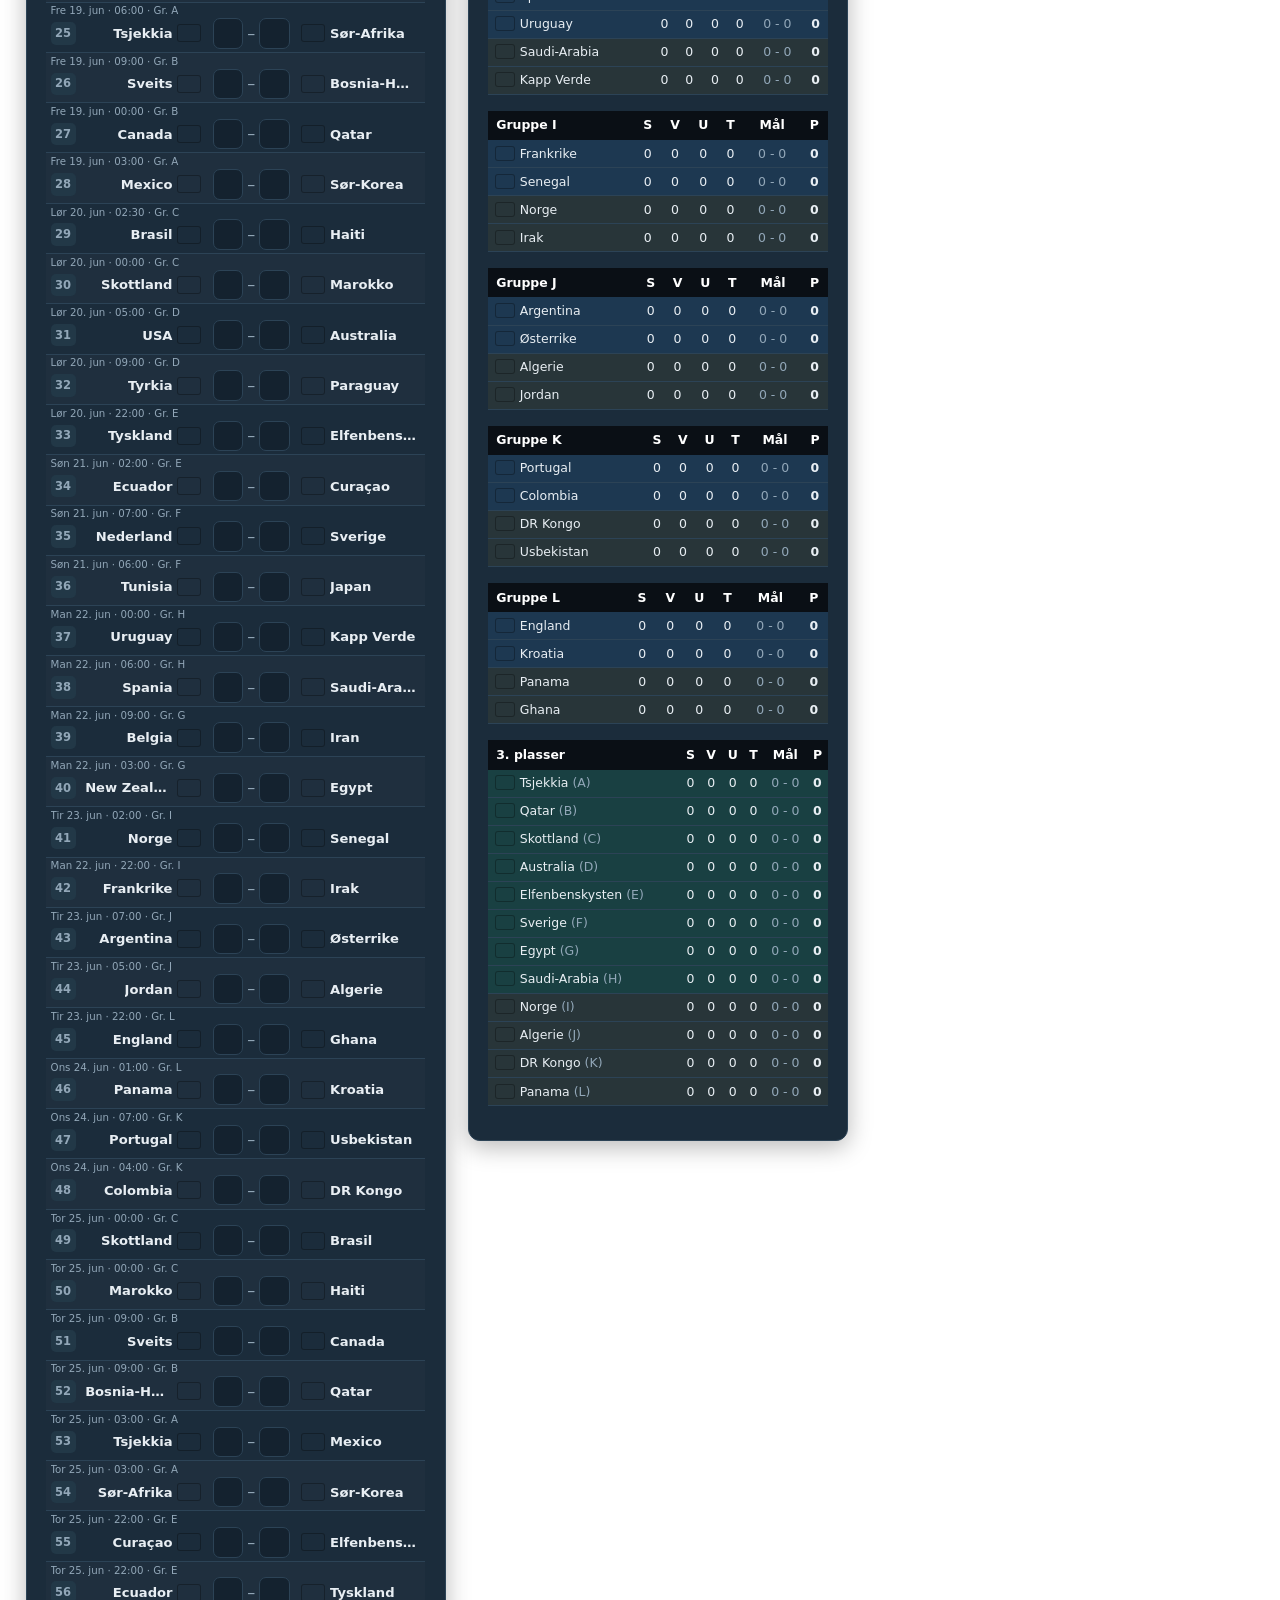
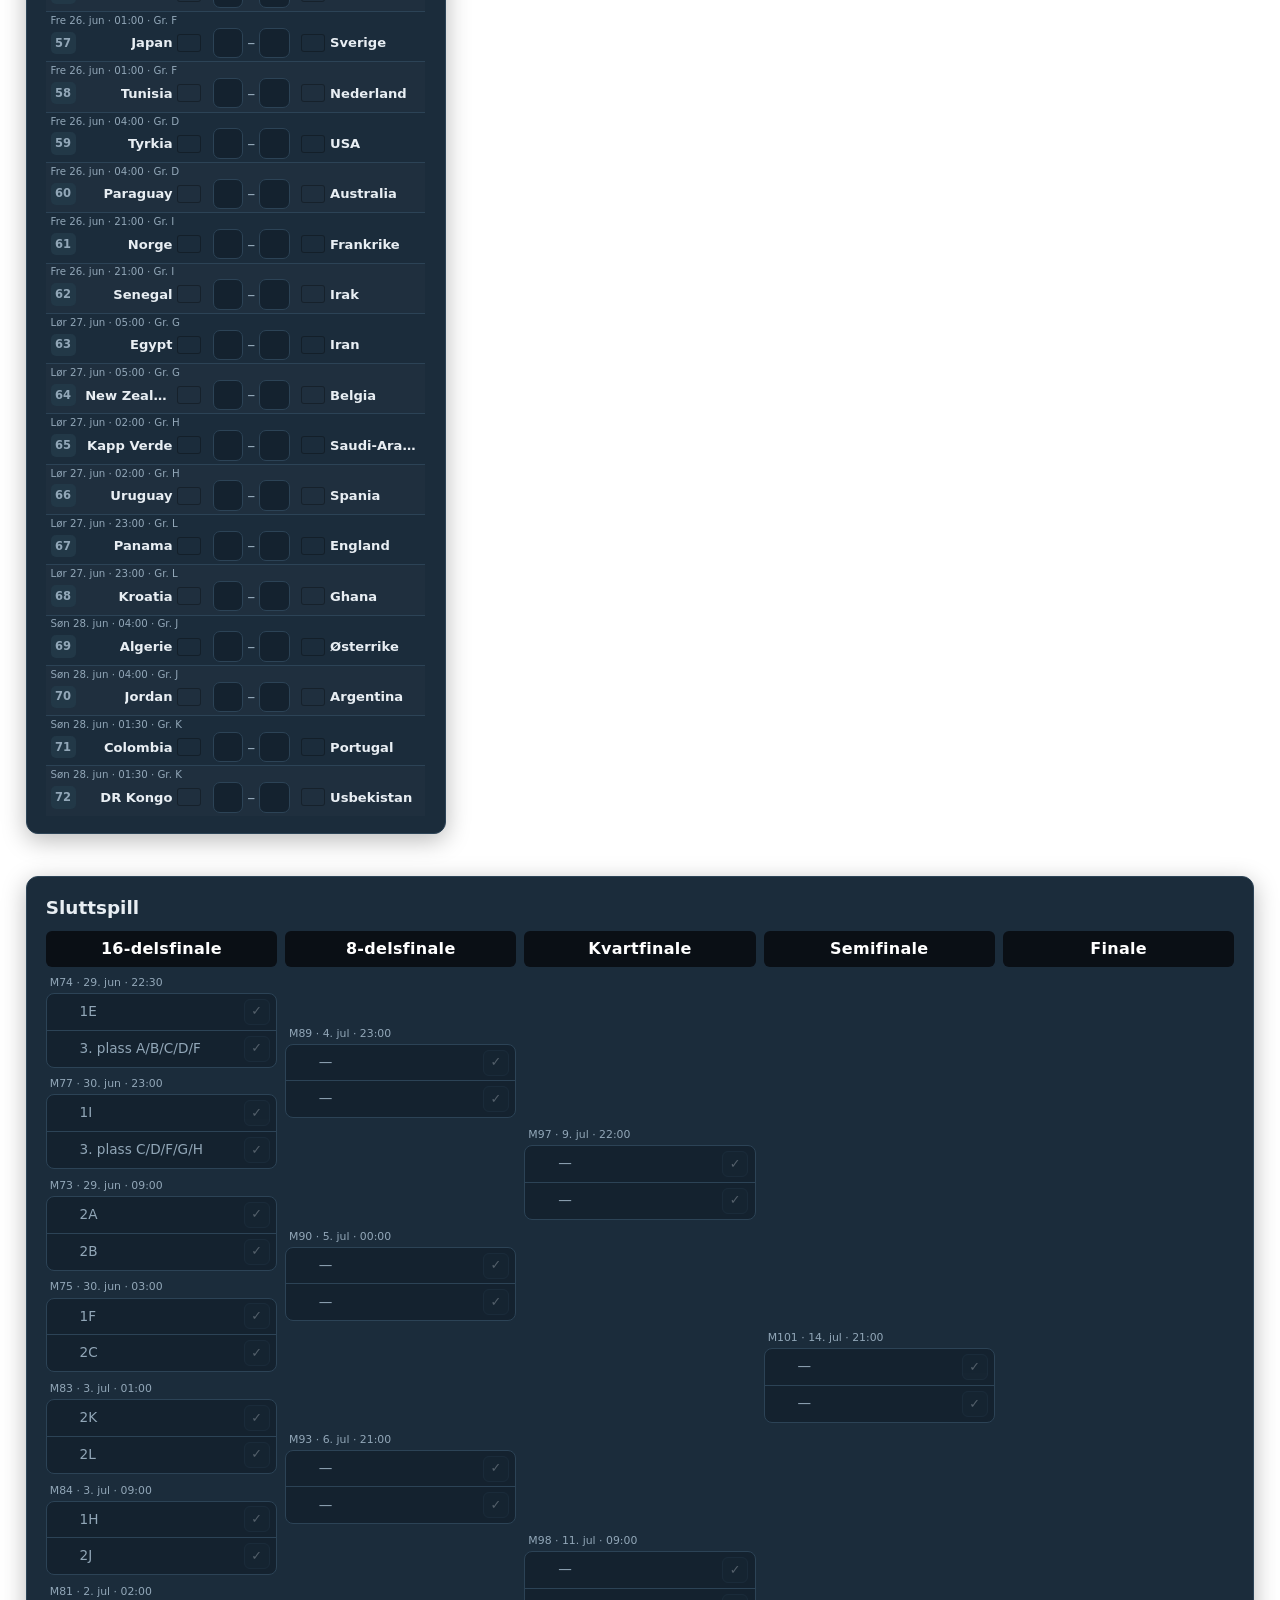
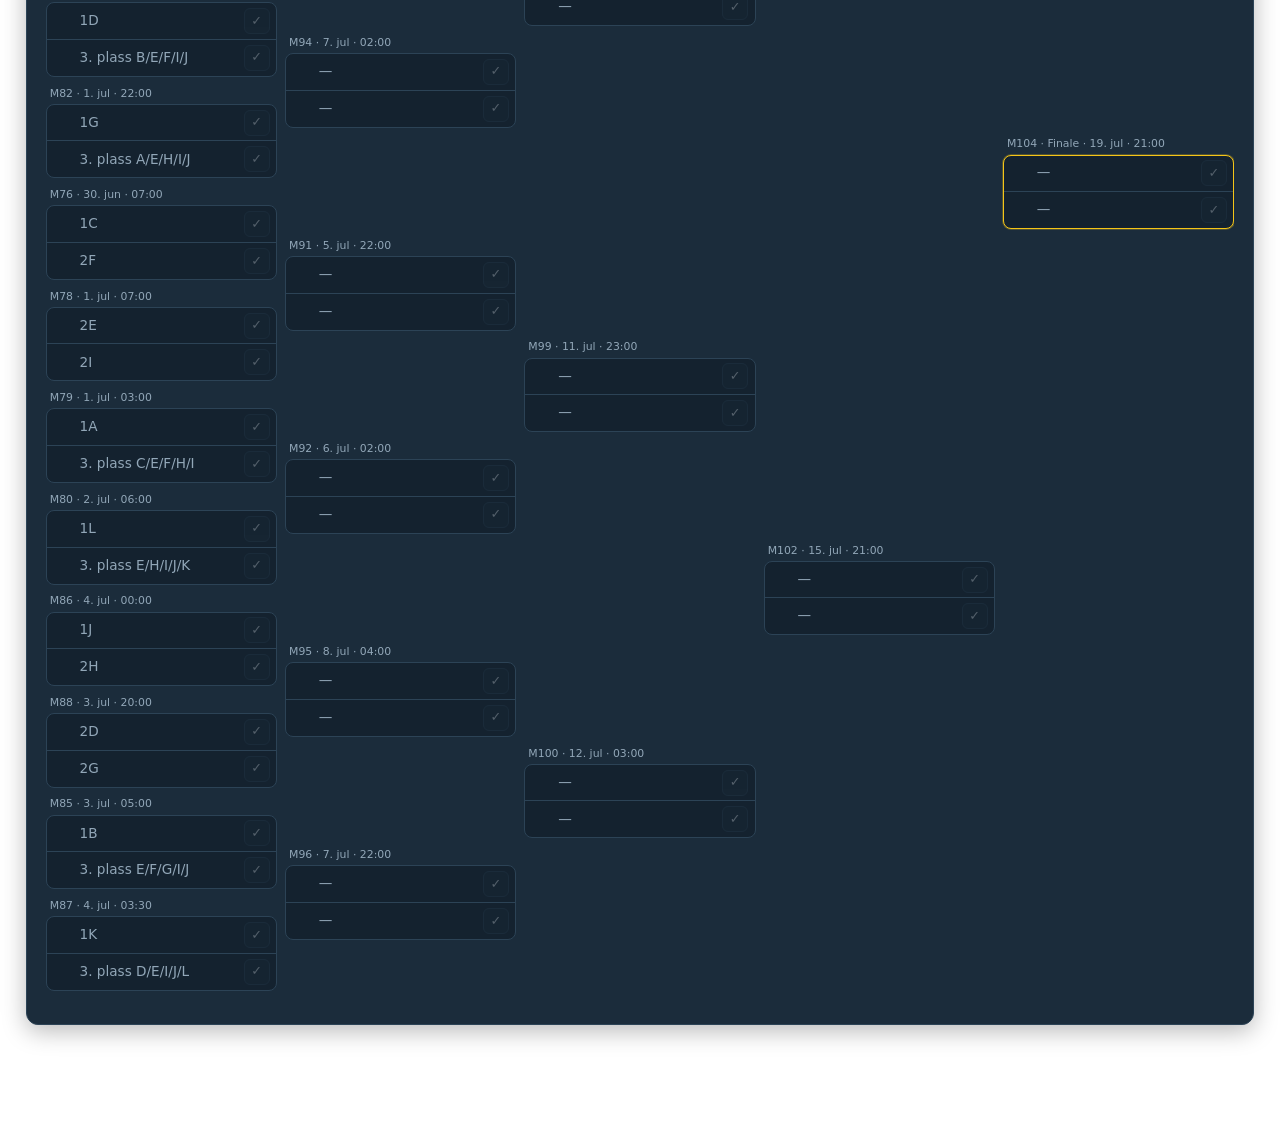
==== commit 73bf6a8d: "Update" ====
--- a/index.html
+++ b/index.html
@@ -19,6 +19,8 @@
       <input type="text" id="player-name" placeholder="F.eks. Ola Nordmann" autocomplete="name">
     </div>
 
+    <div id="csv-import-zone"></div>
+
     <div id="content"><p class="muted">Laster …</p></div>
 
     <div class="sticky-actions">
@@ -39,7 +41,9 @@
   <script src="js/autocomplete.js"></script>
   <script src="js/draft.js"></script>
   <script src="js/publish.js"></script>
+  <script src="js/tournament.js"></script>
   <script src="js/schema-form.js"></script>
+  <script src="js/csv-import.js"></script>
   <script src="js/tippeskjema.js"></script>
 </body>
 </html>
--- a/css/styles.css
+++ b/css/styles.css
@@ -82,6 +82,27 @@
 .section-title h2 { margin: 0; font-size: 1.25rem; }
 .section-title .pts { color: var(--gold); font-weight: 700; font-size: .9rem; }
 
+/* ---------- CSV import drop zone ---------- */
+.csv-drop-zone {
+  border: 2px dashed var(--line); border-radius: var(--radius);
+  padding: .9rem 1.2rem; margin-bottom: 1.2rem;
+  transition: border-color .15s, background .15s;
+  cursor: default;
+}
+.csv-drop-zone.drag-over {
+  border-color: var(--accent); background: rgba(20,184,108,.07);
+}
+.csv-drop-inner {
+  display: flex; gap: .8rem; align-items: center; flex-wrap: wrap;
+  color: var(--muted);
+}
+.csv-drop-inner svg { flex: none; opacity: .7; }
+.csv-drop-label { flex: 1; font-size: .92rem; }
+.csv-file-label { cursor: pointer !important; flex: none; }
+.csv-preview { margin-bottom: 1.2rem; }
+.csv-preview.hidden { display: none; }
+.csv-result-card { padding: .9rem 1.1rem; margin-bottom: 0; }
+
 /* ---------- name bar ---------- */
 .namebar {
   display: flex; gap: .7rem; align-items: center; flex-wrap: wrap;
@@ -145,37 +166,50 @@
 .match-list { display: flex; flex-direction: column; }
 .ml-row {
   display: grid;
-  grid-template-columns: 1fr auto 1fr;
-  grid-template-areas: "when when when" "home score away";
-  align-items: center; gap: .25rem .5rem;
-  padding: .45rem .3rem; border-bottom: 1px solid var(--line);
+  grid-template-columns: auto 1fr auto 1fr;
+  grid-template-areas: "when when when when" "no home score away";
+  align-items: center; gap: 0 .4rem;
+  padding: .18rem .3rem .2rem; border-bottom: 1px solid var(--line);
 }
 .ml-row:last-child { border-bottom: none; }
 .ml-row:nth-child(even) { background: rgba(255,255,255,.015); }
-.ml-when { grid-area: when; font-size: .76rem; color: var(--muted); display: flex; align-items: center; gap: .4rem; }
+.ml-when {
+  grid-area: when; font-size: .64rem; color: var(--muted);
+  line-height: 1.1; padding-bottom: .1rem; white-space: nowrap;
+  overflow: hidden; text-overflow: ellipsis;
+}
 .ml-no {
+  grid-area: no;
   display: inline-flex; align-items: center; justify-content: center;
-  min-width: 1.5rem; height: 1.5rem; padding: 0 .35rem; border-radius: 6px;
-  background: var(--panel-2); color: var(--text); font-weight: 700; font-size: .78rem;
-}
-.ml-home { grid-area: home; display: flex; align-items: center; justify-content: flex-end; gap: .45rem; min-width: 0; }
-.ml-away { grid-area: away; display: flex; align-items: center; justify-content: flex-start; gap: .45rem; min-width: 0; }
-.ml-home .nm, .ml-away .nm { white-space: nowrap; overflow: hidden; text-overflow: ellipsis; font-size: .92rem; font-weight: 600; }
-.ml-score { grid-area: score; display: flex; align-items: center; gap: .35rem; }
+  min-width: 1.4rem; height: 1.4rem; padding: 0 .28rem; border-radius: 5px;
+  background: var(--panel-2); color: var(--muted); font-weight: 700; font-size: .72rem;
+}
+.ml-home { grid-area: home; display: flex; align-items: center; justify-content: flex-end; gap: .35rem; min-width: 0; padding: .18rem .4rem .18rem .2rem; border-radius: 5px; }
+.ml-away { grid-area: away; display: flex; align-items: center; justify-content: flex-start; gap: .35rem; min-width: 0; padding: .18rem .2rem .18rem .4rem; border-radius: 5px; }
+.ml-home .nm, .ml-away .nm { white-space: nowrap; overflow: hidden; text-overflow: ellipsis; font-size: .82rem; font-weight: 600; }
+.ml-home.win  { background: linear-gradient(to left,  rgba(20,184,108,.22) 0%, rgba(20,184,108,.06) 100%); }
+.ml-away.win  { background: linear-gradient(to right, rgba(20,184,108,.22) 0%, rgba(20,184,108,.06) 100%); }
+.ml-home.win .nm, .ml-away.win .nm { color: #14b86c; }
+.ml-home.loss { background: linear-gradient(to left,  rgba(220,50,50,.18) 0%, rgba(220,50,50,.05) 100%); }
+.ml-away.loss { background: linear-gradient(to right, rgba(220,50,50,.18) 0%, rgba(220,50,50,.05) 100%); }
+.ml-home.loss .nm, .ml-away.loss .nm { color: #e05555; }
+.ml-home.draw { background: linear-gradient(to left,  rgba(220,220,220,.12) 0%, rgba(220,220,220,.03) 100%); }
+.ml-away.draw { background: linear-gradient(to right, rgba(220,220,220,.12) 0%, rgba(220,220,220,.03) 100%); }
+.ml-score { grid-area: score; display: flex; align-items: center; gap: .25rem; }
 .ml-score .dash { color: var(--muted); }
 .flag-wrap { display: inline-flex; flex: none; }
 
 input.sc {
-  width: 2.4rem; height: 2.4rem; text-align: center; font-weight: 800; font-size: 1.1rem;
-  padding: 0; border-radius: 9px; background: var(--bg-2); border: 1px solid var(--line);
+  width: 1.9rem; height: 1.9rem; text-align: center; font-weight: 800; font-size: .95rem;
+  padding: 0; border-radius: 7px; background: var(--bg-2); border: 1px solid var(--line);
   -webkit-appearance: none; appearance: none; touch-action: none; caret-color: transparent;
 }
 input.sc:focus { outline: 2px solid var(--accent); border-color: var(--accent); background: #0c1620; }
 input.sc:hover { border-color: var(--accent-2); }
 
 @media (max-width: 600px) {
-  .ml-home .nm, .ml-away .nm { font-size: .85rem; }
-  input.sc { width: 2.7rem; height: 2.7rem; font-size: 1.25rem; }
+  .ml-home .nm, .ml-away .nm { font-size: .78rem; }
+  input.sc { width: 2.1rem; height: 2.1rem; font-size: 1rem; }
 }
 
 /* ---------- knockout picker ---------- */
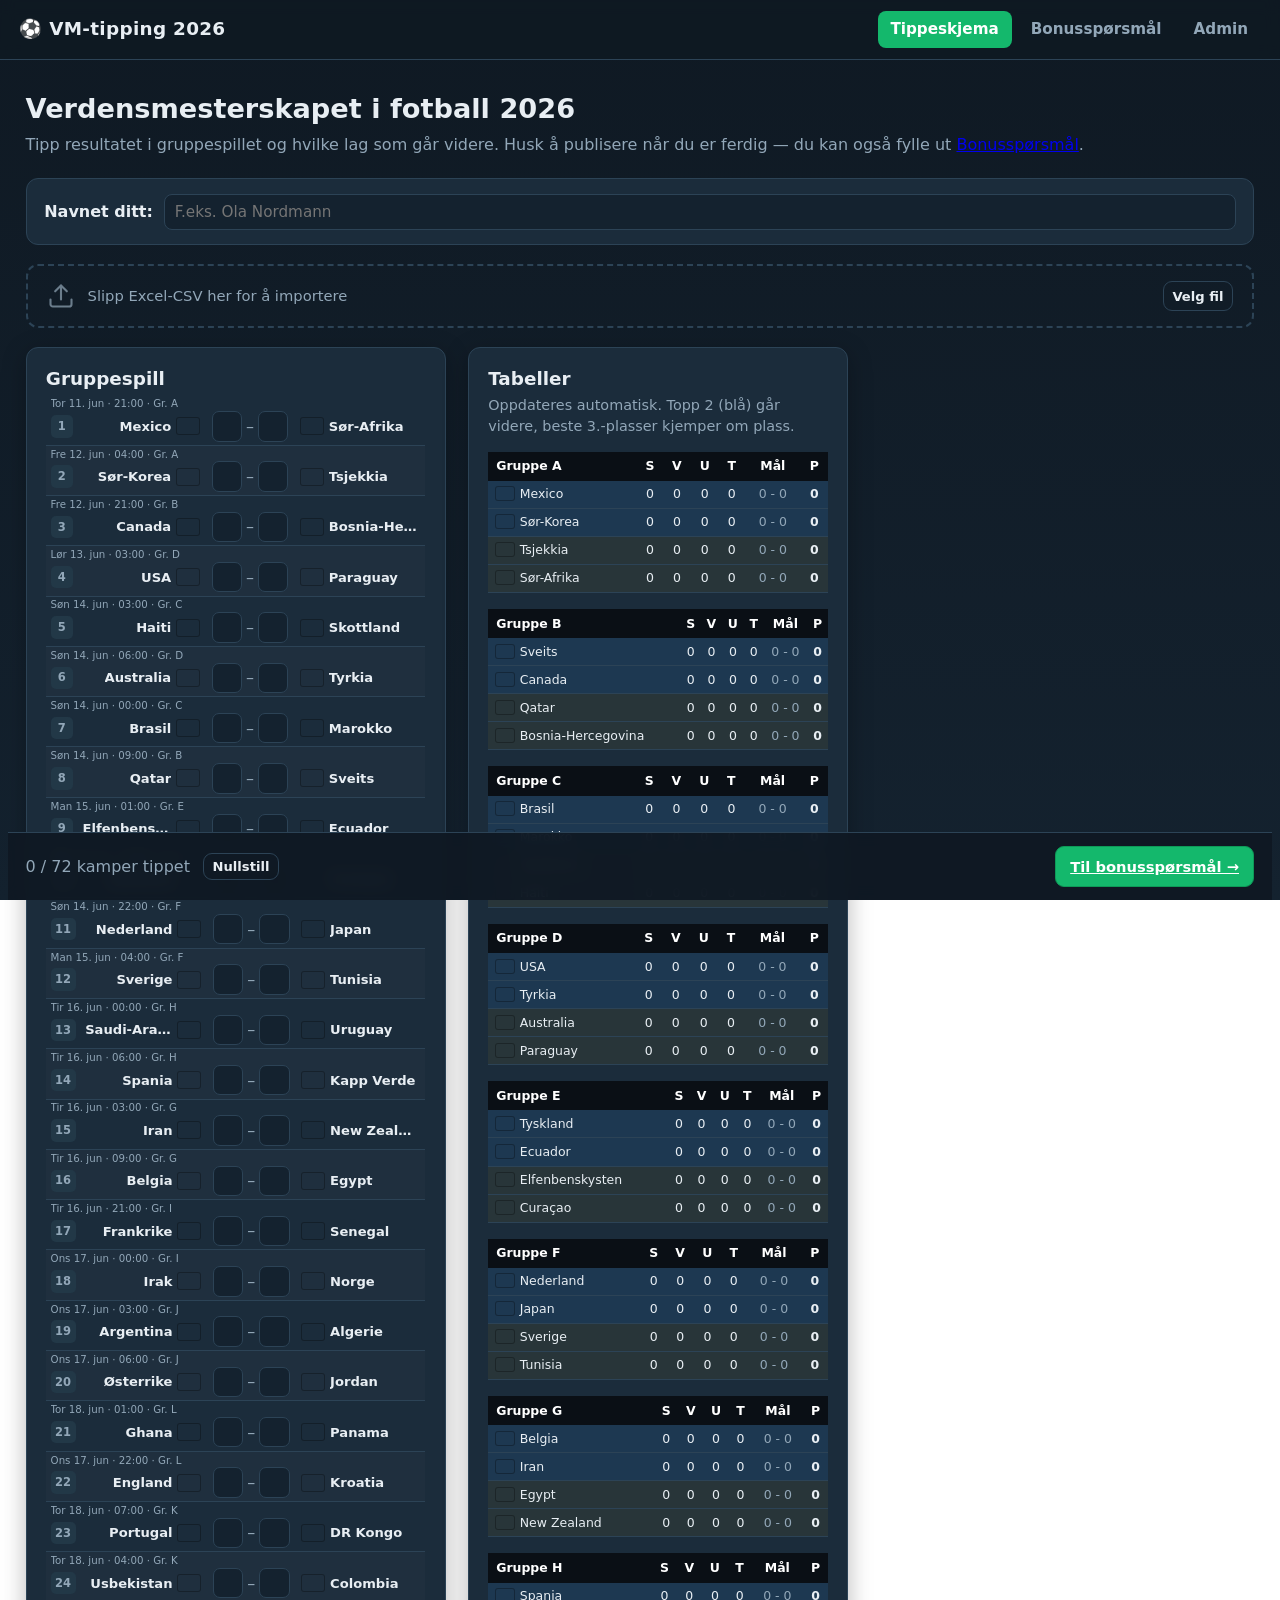
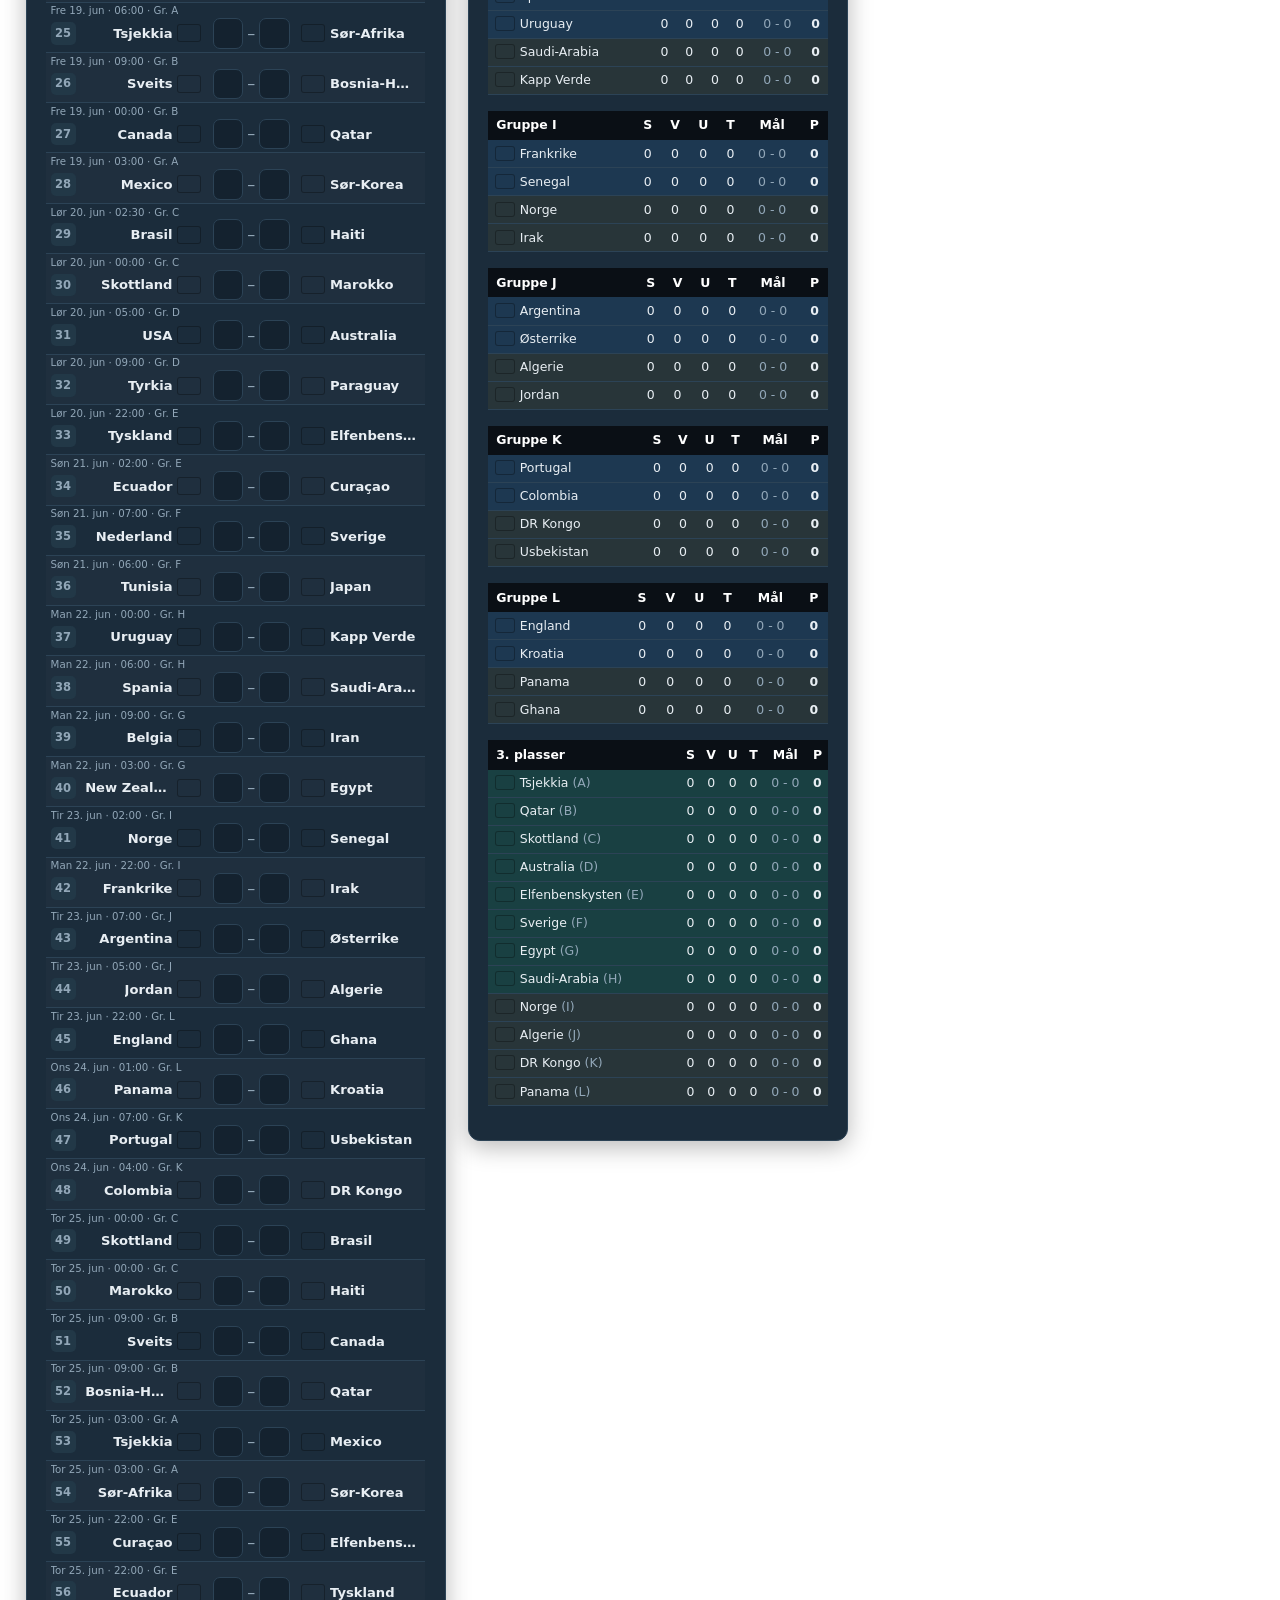
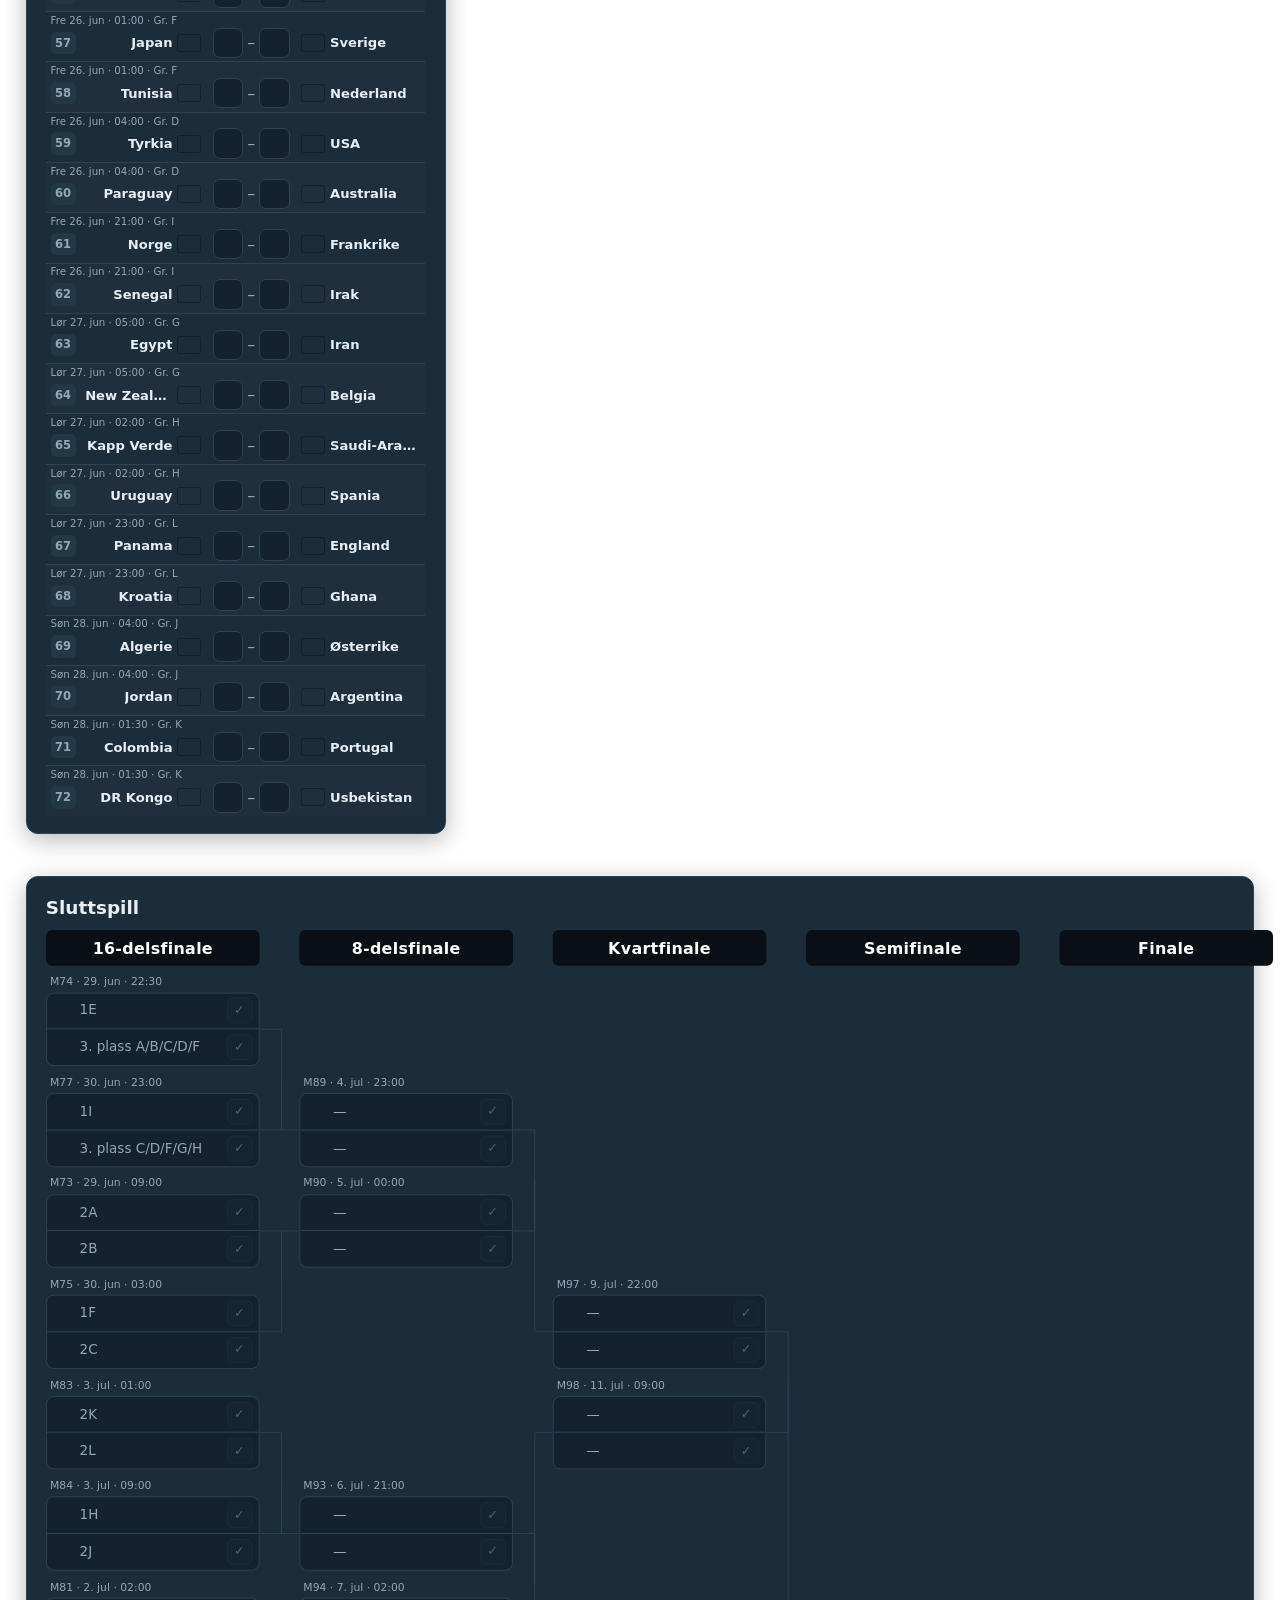
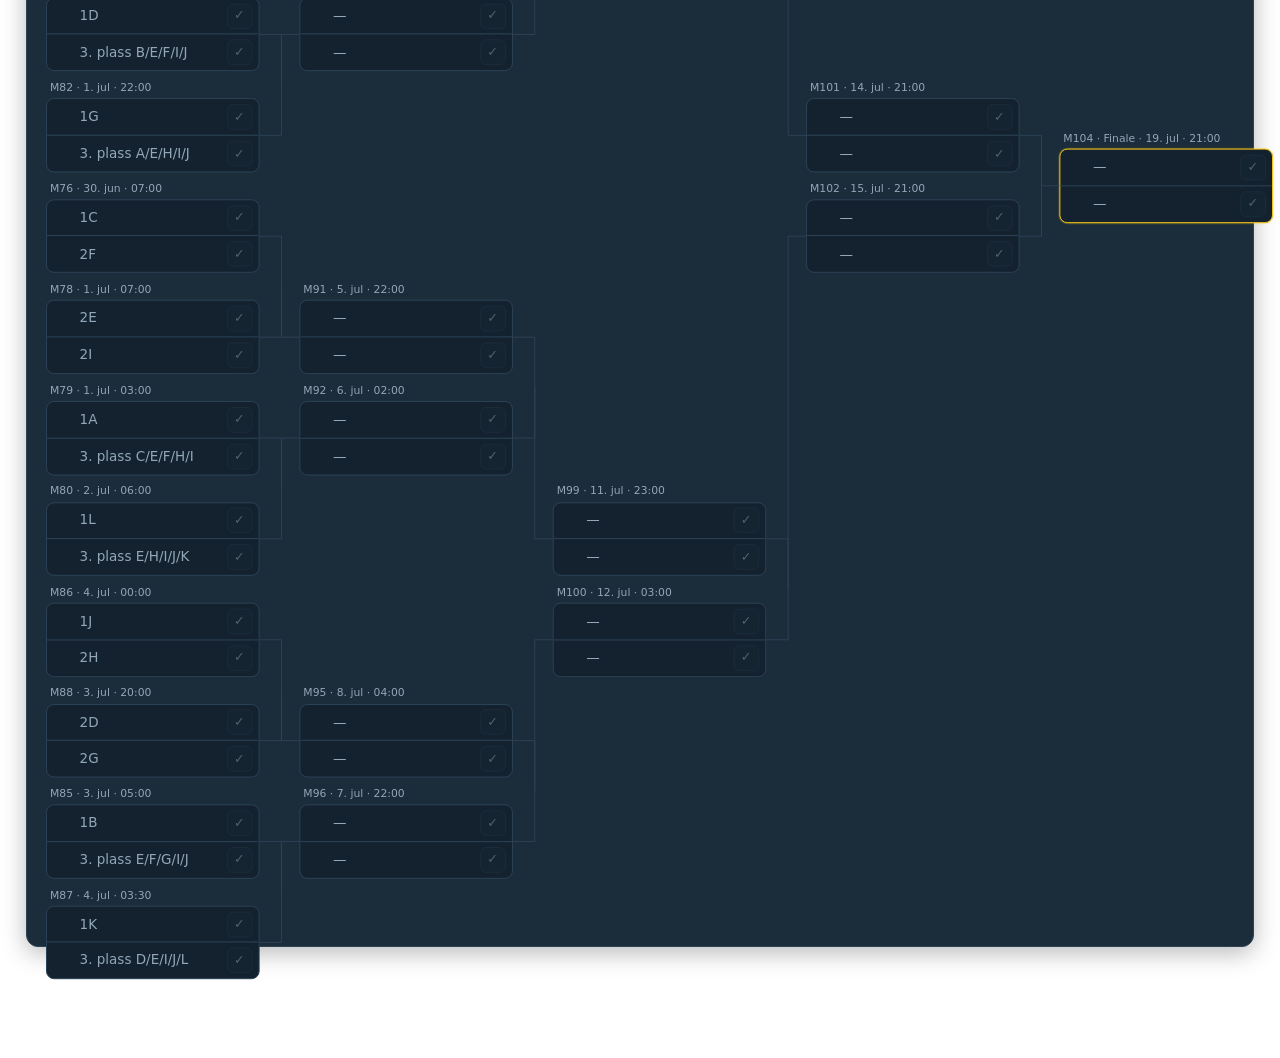
==== commit 211b4513: "Update Groups" ====
--- a/index.html
+++ b/index.html
@@ -27,8 +27,7 @@
       <span id="progress" class="muted"></span>
       <button class="btn btn-ghost btn-sm" id="reset-btn">Nullstill</button>
       <span class="spacer"></span>
-      <a class="btn" href="bonus.html">Til bonusspørsmål →</a>
-      <button class="btn btn-primary" id="publish-btn">Publiser svarene mine</button>
+      <a class="btn btn-primary" href="bonus.html">Til bonusspørsmål →</a>
     </div>
   </main>
 
--- a/css/styles.css
+++ b/css/styles.css
@@ -247,12 +247,10 @@
 /* ---------- knockout bracket ---------- */
 .bracket-card { overflow: hidden; }
 .bracket {
-  display: flex; gap: .5rem; overflow-x: auto; padding: .4rem 0 1rem;
-  align-items: stretch; -webkit-overflow-scrolling: touch; cursor: grab;
-  min-height: 70vh;
-}
-.bracket.dragging { cursor: grabbing; user-select: none; }
-.bracket.dragging .bslot { pointer-events: none; }
+  display: flex; gap: 2.5rem; padding: .4rem 0 1rem;
+  align-items: stretch; position: relative;
+}
+.bracket-card { overflow: visible; }
 /* rounds grow to fill the wide right column on big screens, but keep a
    minimum so they pan/scroll on small screens */
 .round { display: flex; flex-direction: column; flex: 1 1 220px; min-width: 215px; max-width: 360px; }
@@ -261,7 +259,15 @@
   background: #0a0f15; color: #fff; border-radius: 6px; padding: .4rem .3rem; margin-bottom: .5rem;
 }
 .matches { flex: 1; display: flex; flex-direction: column; justify-content: space-around; gap: .55rem; }
+
+.bpair { display: flex; flex-direction: column; gap: .55rem; }
 .bmatch { display: flex; flex-direction: column; }
+
+/* SVG connector overlay — drawn by JS after each render */
+.bracket-svg {
+  position: absolute; inset: 0;
+  pointer-events: none; overflow: visible;
+}
 .bmeta { font-size: .68rem; color: var(--muted); margin-bottom: .15rem; padding-left: .25rem; }
 .bbox { border: 1px solid var(--line); border-radius: 8px; background: var(--bg-2); overflow: hidden; }
 .bbox.final { border-color: var(--gold); box-shadow: 0 0 0 1px rgba(245,197,24,.25); }
@@ -291,6 +297,8 @@
 }
 .opt:hover { border-color: var(--accent); }
 .opt.sel { background: var(--accent); border-color: var(--accent-2); color: #fff; }
+.opt.readonly { cursor: default; opacity: .75; }
+.opt.readonly:hover { border-color: var(--line); }
 .duel .opt { flex: 1; min-width: 130px; }
 .yesno .opt { min-width: 70px; }
 
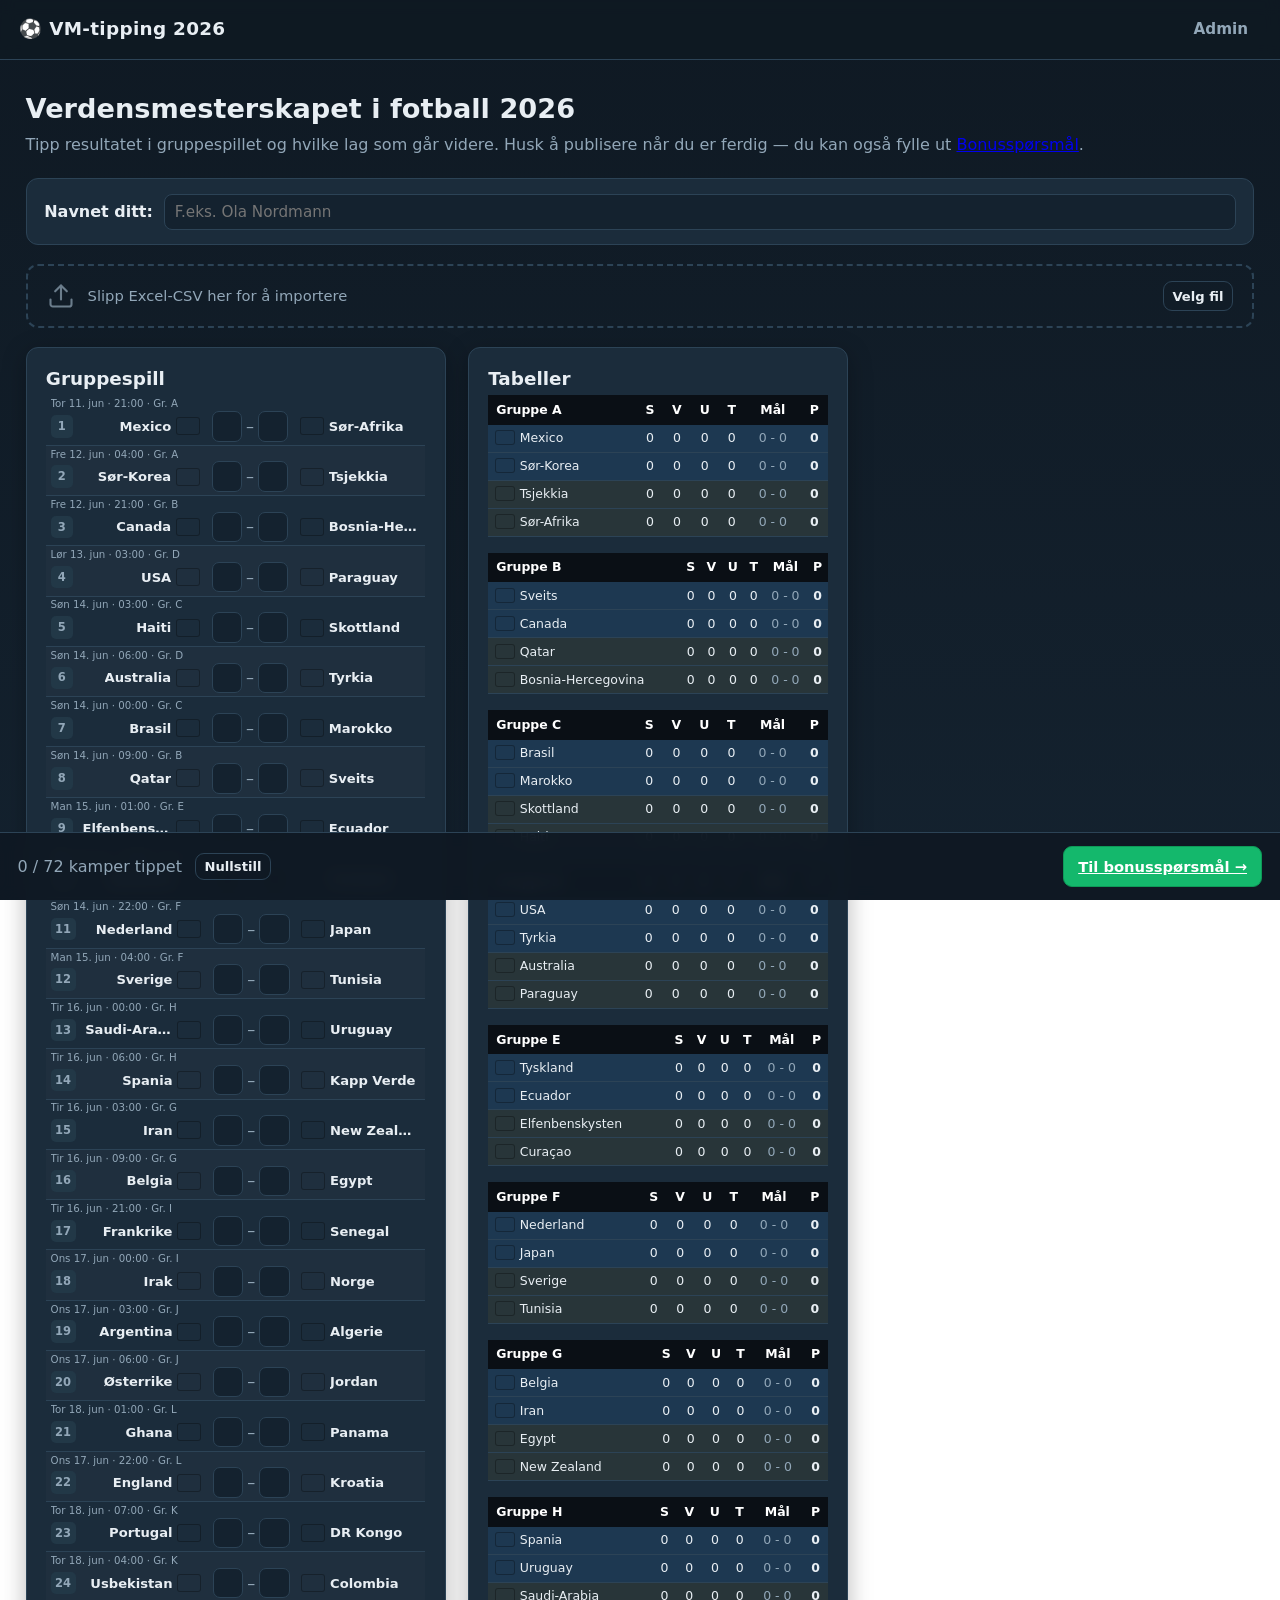
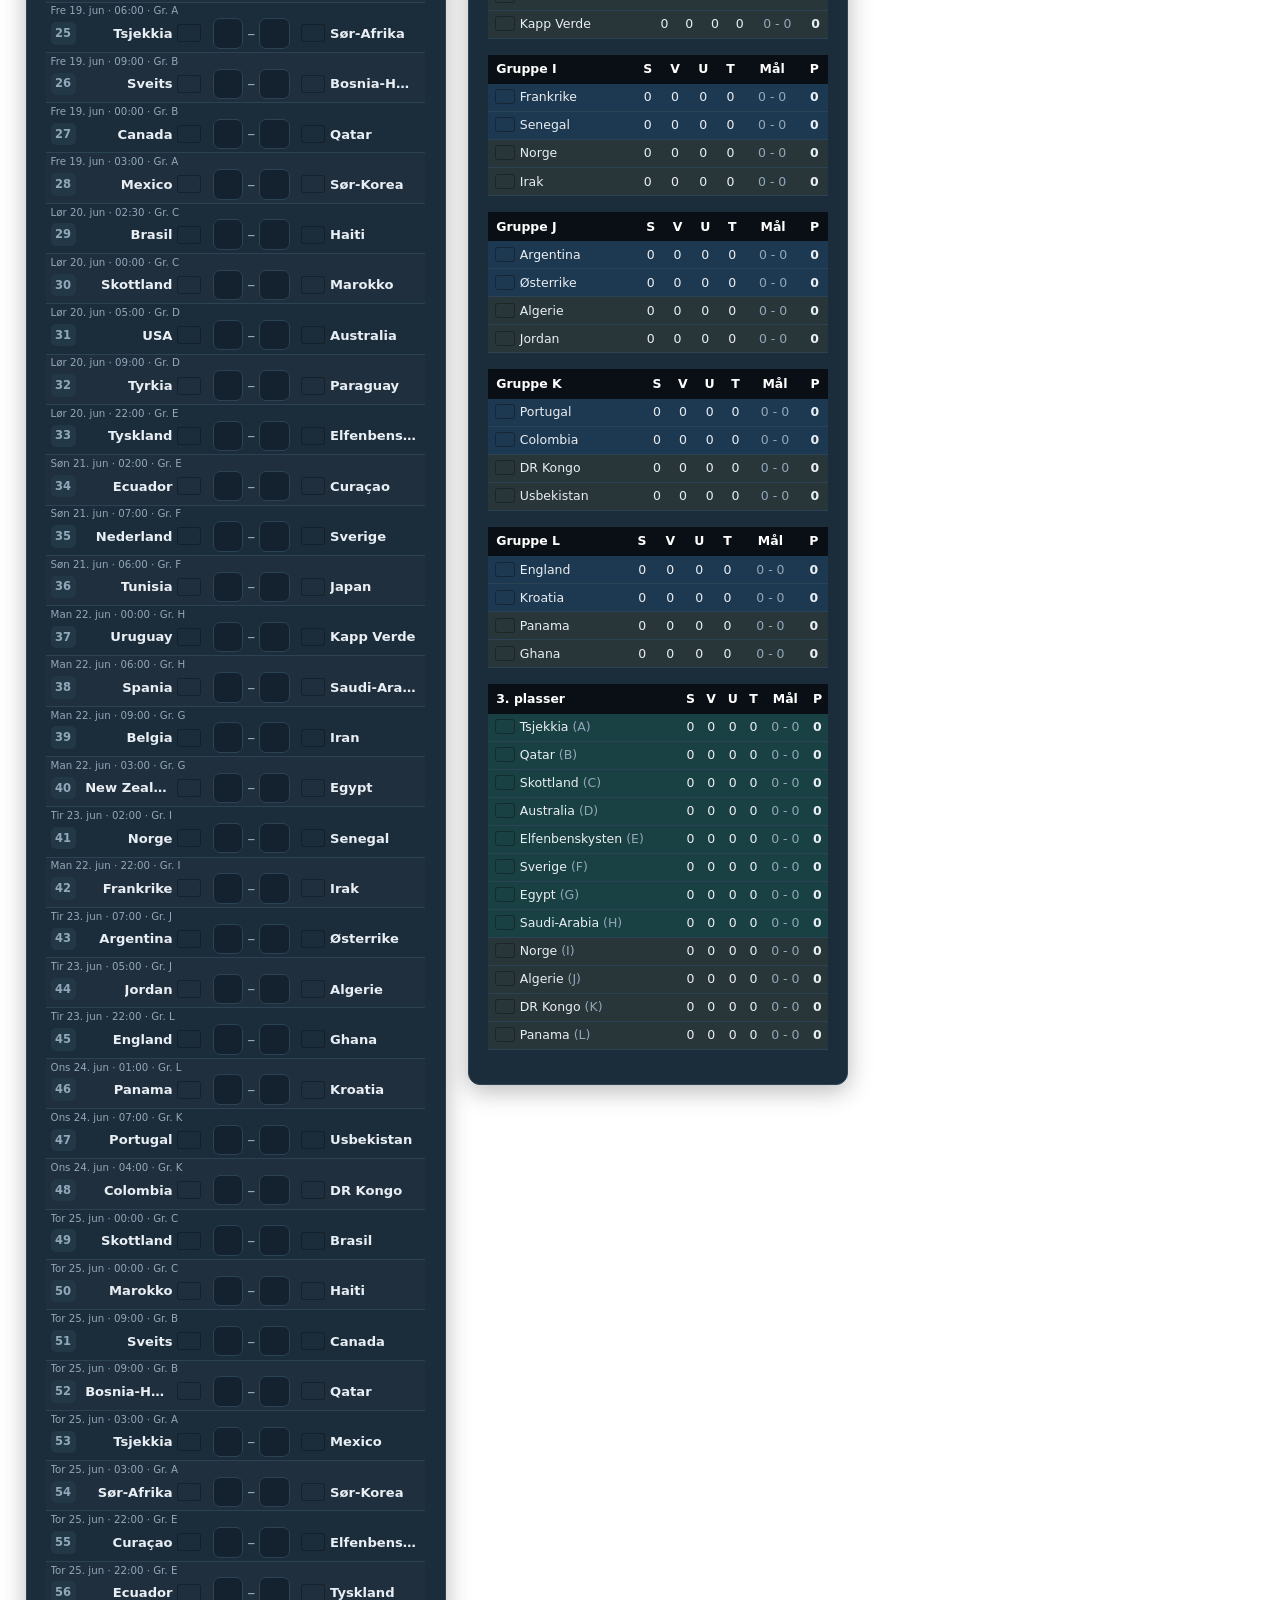
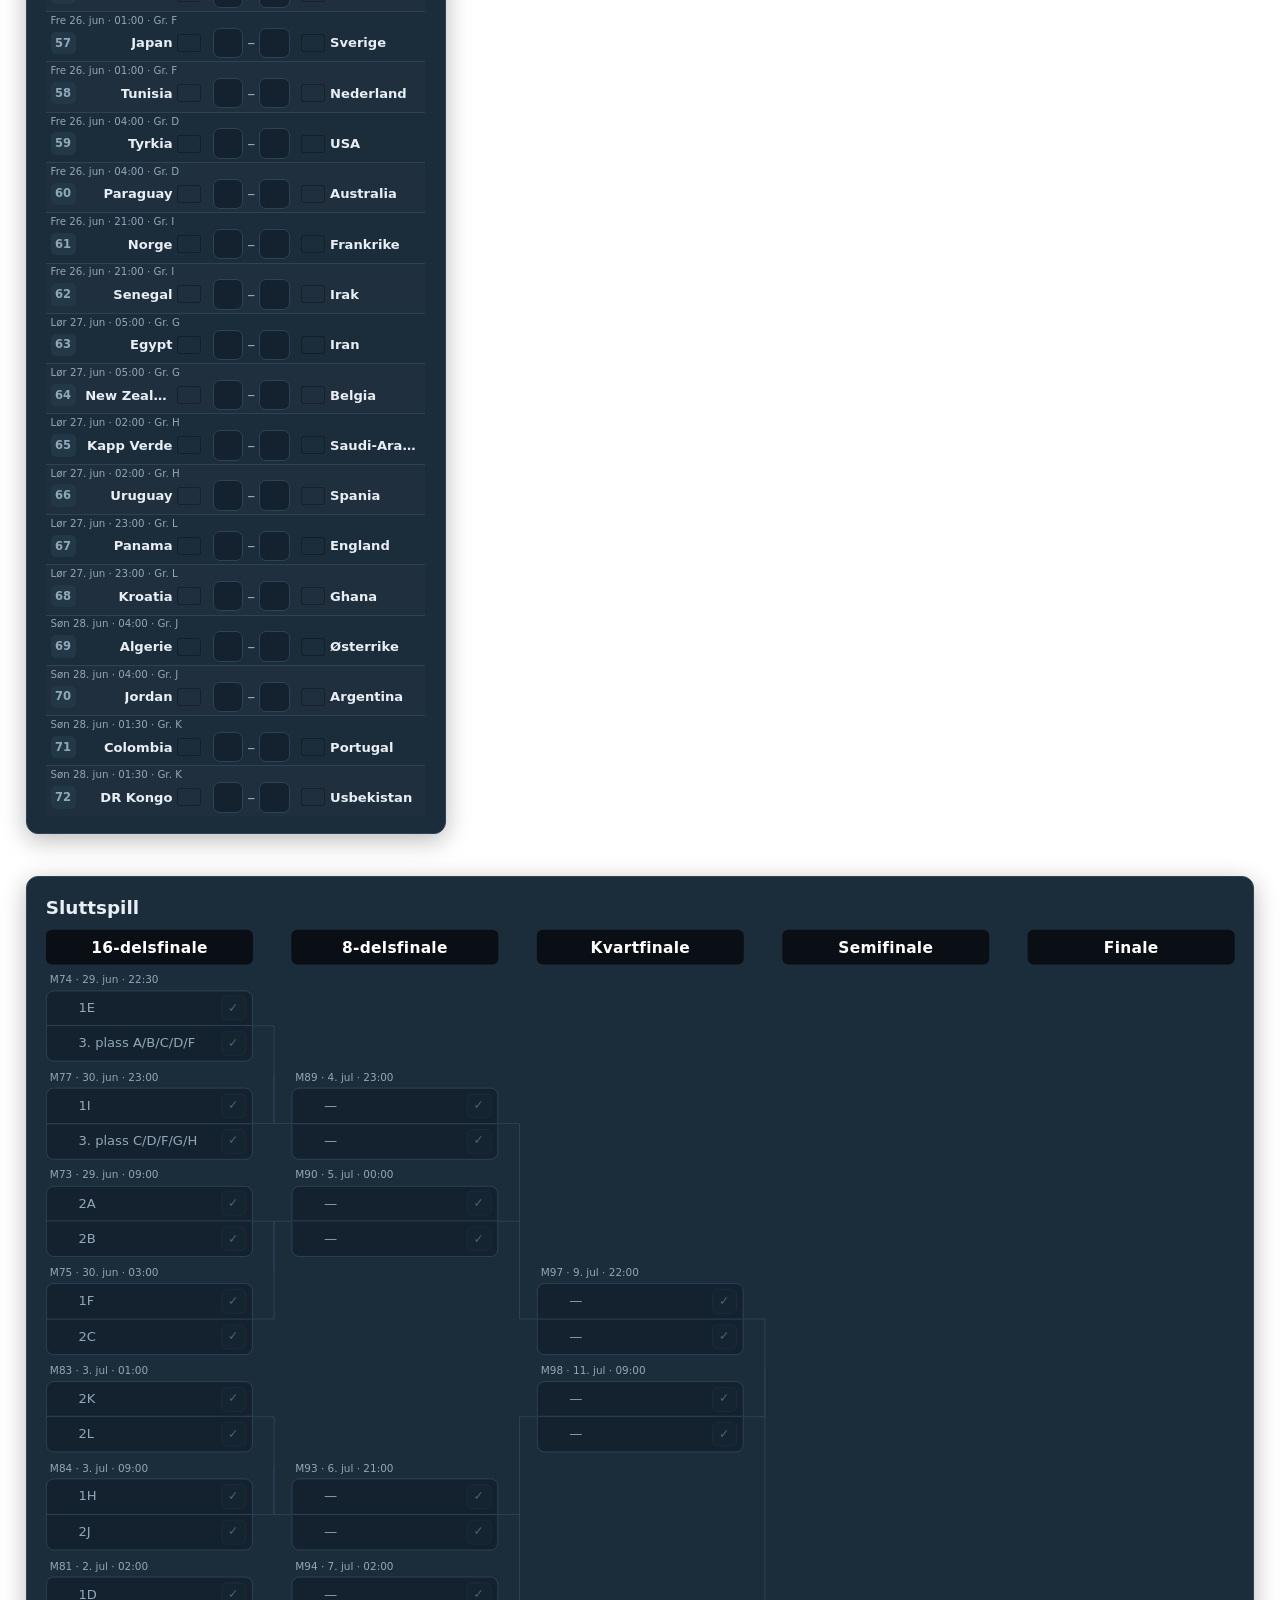
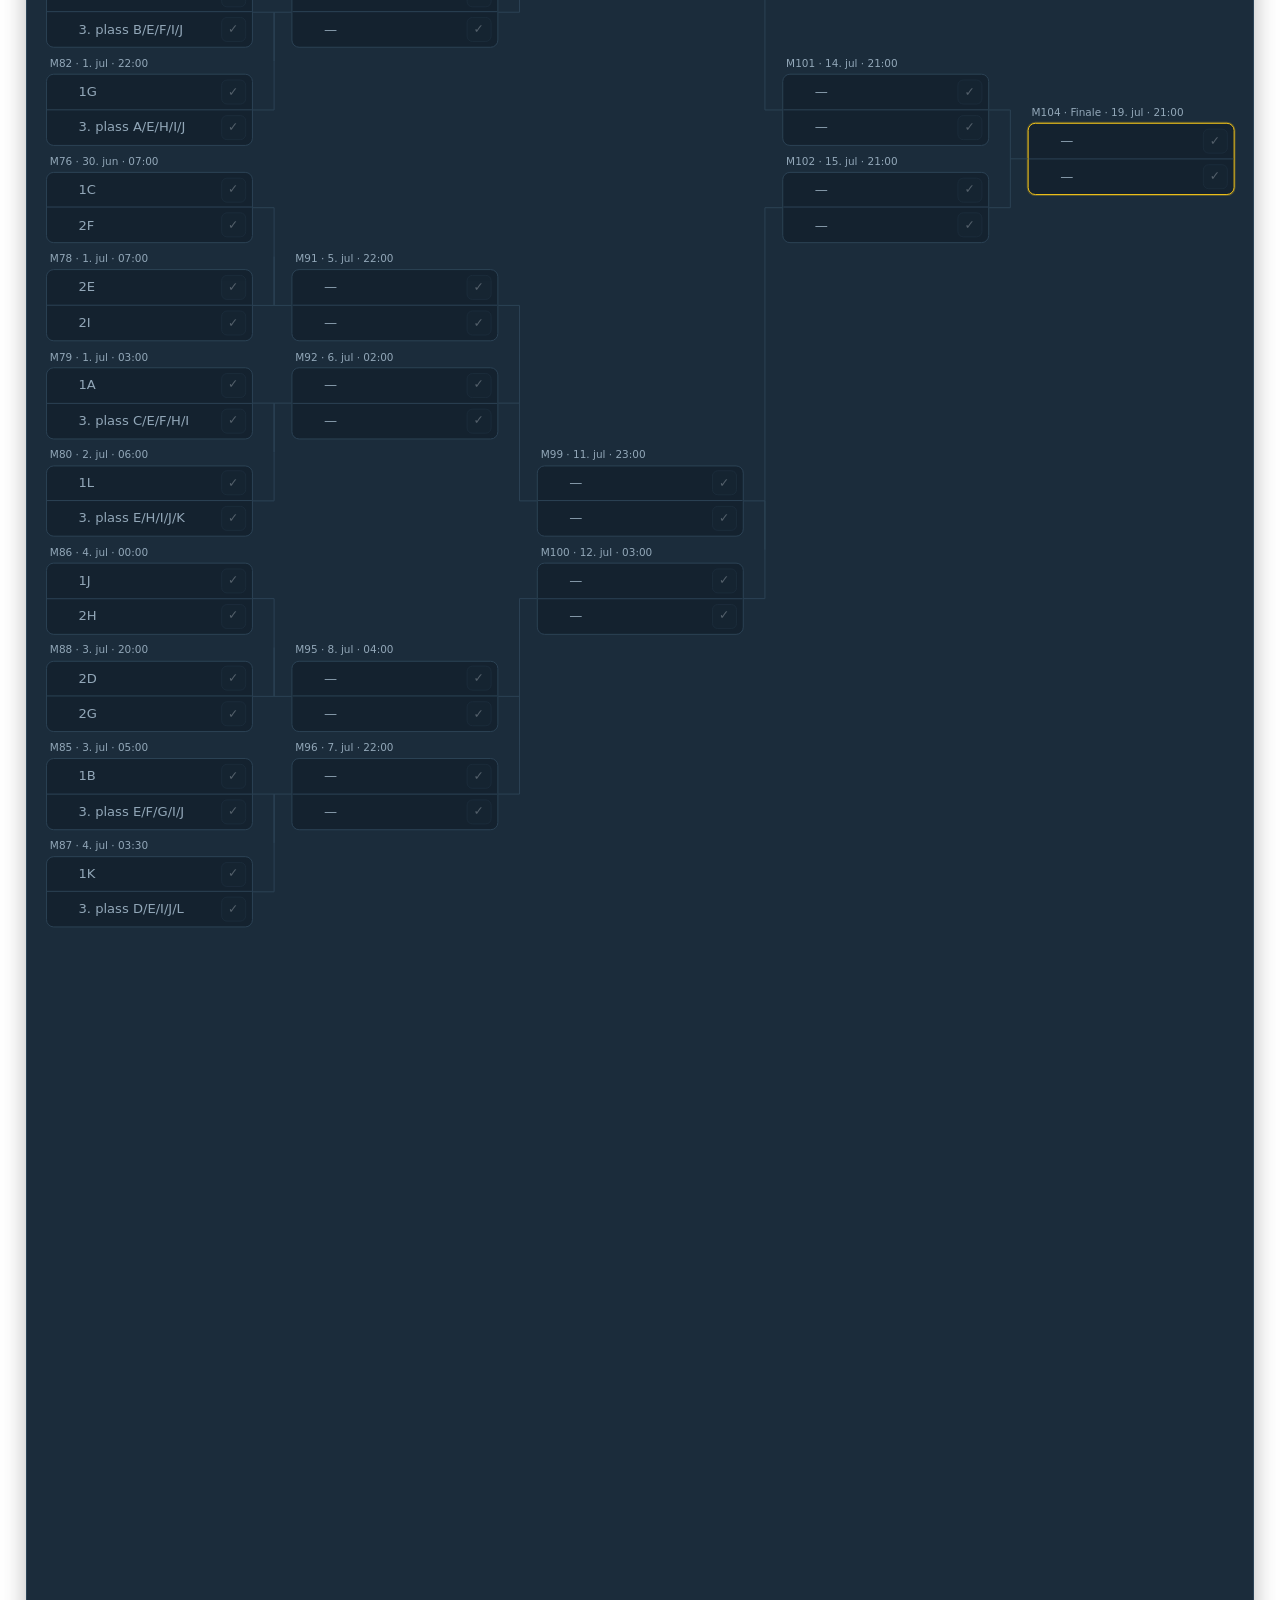
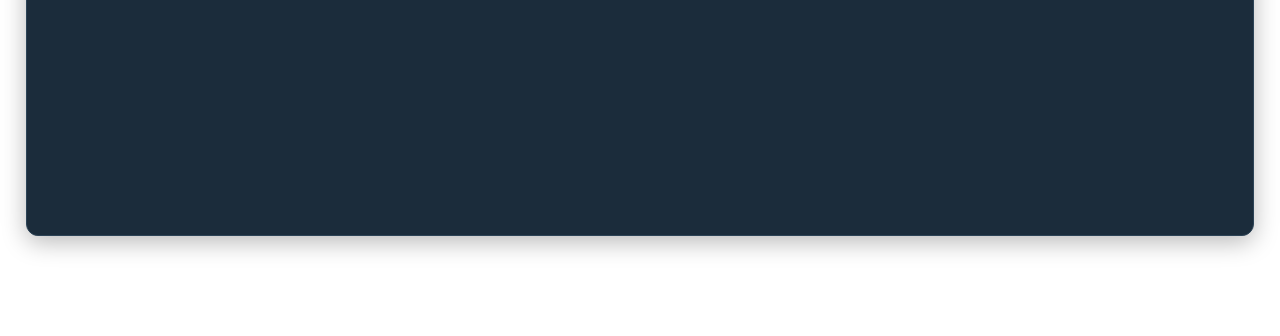
==== commit 6a02e44a: "Improved & Updated Fixed issues, and added Fifa Rating for offsetting identical score situtations" ====
--- a/index.html
+++ b/index.html
@@ -36,6 +36,7 @@
   <script src="js/config.js"></script>
   <script src="js/supabase-config.js"></script>
   <script src="js/db.js"></script>
+  <script src="js/flags.js"></script>
   <script src="js/app.js"></script>
   <script src="js/autocomplete.js"></script>
   <script src="js/draft.js"></script>
--- a/css/styles.css
+++ b/css/styles.css
@@ -19,7 +19,7 @@
 }
 
 * { box-sizing: border-box; }
-html, body { margin: 0; padding: 0; }
+html, body { margin: 0; padding: 0; overflow-x: auto; }
 body {
   background: linear-gradient(180deg, var(--bg), var(--bg-2)) fixed;
   color: var(--text);
@@ -59,9 +59,12 @@
 @media (max-width: 1400px) {
   .col-right { flex: 1 1 100%; order: 3; }
 }
+/* small screens: prevent column stacking — page scrolls horizontally as a canvas */
 @media (max-width: 900px) {
-  .layout { flex-direction: column; }
-  .col-left, .col-mid { flex: auto; max-width: none; width: 100%; }
+  .layout { flex-wrap: nowrap; }
+  .col-left { flex: 0 0 420px; }
+  .col-mid { flex: 0 0 380px; }
+  .col-right { flex: 0 0 700px; order: 0; }
 }
 .page-head { margin: .4rem 0 1.4rem; }
 .page-head h1 { margin: 0 0 .3rem; font-size: 1.7rem; }
@@ -136,10 +139,10 @@
 .btn-row { display: flex; gap: .6rem; flex-wrap: wrap; }
 
 .sticky-actions {
-  position: sticky; bottom: 0; z-index: 30;
+  position: fixed; bottom: 0; left: 0; right: 0; z-index: 30;
   display: flex; gap: .8rem; align-items: center; flex-wrap: wrap;
   background: rgba(15,25,35,.95); backdrop-filter: blur(8px);
-  border-top: 1px solid var(--line); padding: .8rem 1.1rem; margin: 1.5rem -1.1rem -5rem;
+  border-top: 1px solid var(--line); padding: .8rem 1.1rem;
 }
 .sticky-actions .spacer { flex: 1; }
 
@@ -226,6 +229,11 @@
   background: var(--bg-2); border: 1px solid var(--line); color: var(--text);
   font-size: .85rem; user-select: none;
 }
+select.btn-select {
+  border-radius: 9px; padding: .4rem .65rem;
+  font-weight: 700; font-size: .88rem; cursor: pointer;
+  background: var(--panel-2); border-color: var(--line);
+}
 .chip:hover { border-color: var(--accent); }
 .chip.sel { background: var(--accent); border-color: var(--accent-2); color: #fff; }
 .chip.disabled { opacity: .35; cursor: not-allowed; }
@@ -291,6 +299,9 @@
 .q .qtext { font-weight: 600; margin-bottom: .45rem; }
 .q .qtext .qpts { color: var(--gold); font-weight: 700; font-size: .8rem; margin-left: .4rem; }
 .duel, .yesno { display: flex; gap: .6rem; flex-wrap: wrap; }
+.match-pick { display: flex; align-items: center; gap: .5rem; flex-wrap: wrap; }
+.match-pick .ac-wrap { flex: 1; min-width: 140px; }
+.match-vs { color: var(--muted); font-weight: 700; font-size: .9rem; flex-shrink: 0; }
 .opt {
   text-align: center; padding: .55rem .7rem;
   border-radius: 9px; border: 1px solid var(--line); background: var(--bg-2); cursor: pointer; font-weight: 600;
@@ -351,6 +362,11 @@
   display: flex; align-items: flex-start; justify-content: center; padding: 3vh 1rem; overflow: auto;
 }
 .modal { background: var(--panel); border: 1px solid var(--line); border-radius: var(--radius); max-width: 780px; width: 100%; box-shadow: var(--shadow); }
+.modal-backdrop.modal-backdrop-full { padding: 0; align-items: stretch; }
+.modal-backdrop.modal-backdrop-full .modal { max-width: none; width: 100%; border-radius: 0; display: flex; flex-direction: column; min-height: 100vh; }
+.modal-backdrop.modal-backdrop-full .modal-body { flex: 1; overflow-y: auto; padding: 1.4rem 1.6rem; }
+.modal.modal-wide { max-width: 1200px; }
+.modal-body.modal-body-scroll { max-height: calc(100vh - 160px); overflow-y: auto; }
 .modal-head { display: flex; align-items: center; justify-content: space-between; padding: .9rem 1.1rem; border-bottom: 1px solid var(--line); }
 .modal-head h3 { margin: 0; }
 .modal-body { padding: 1.1rem; }
